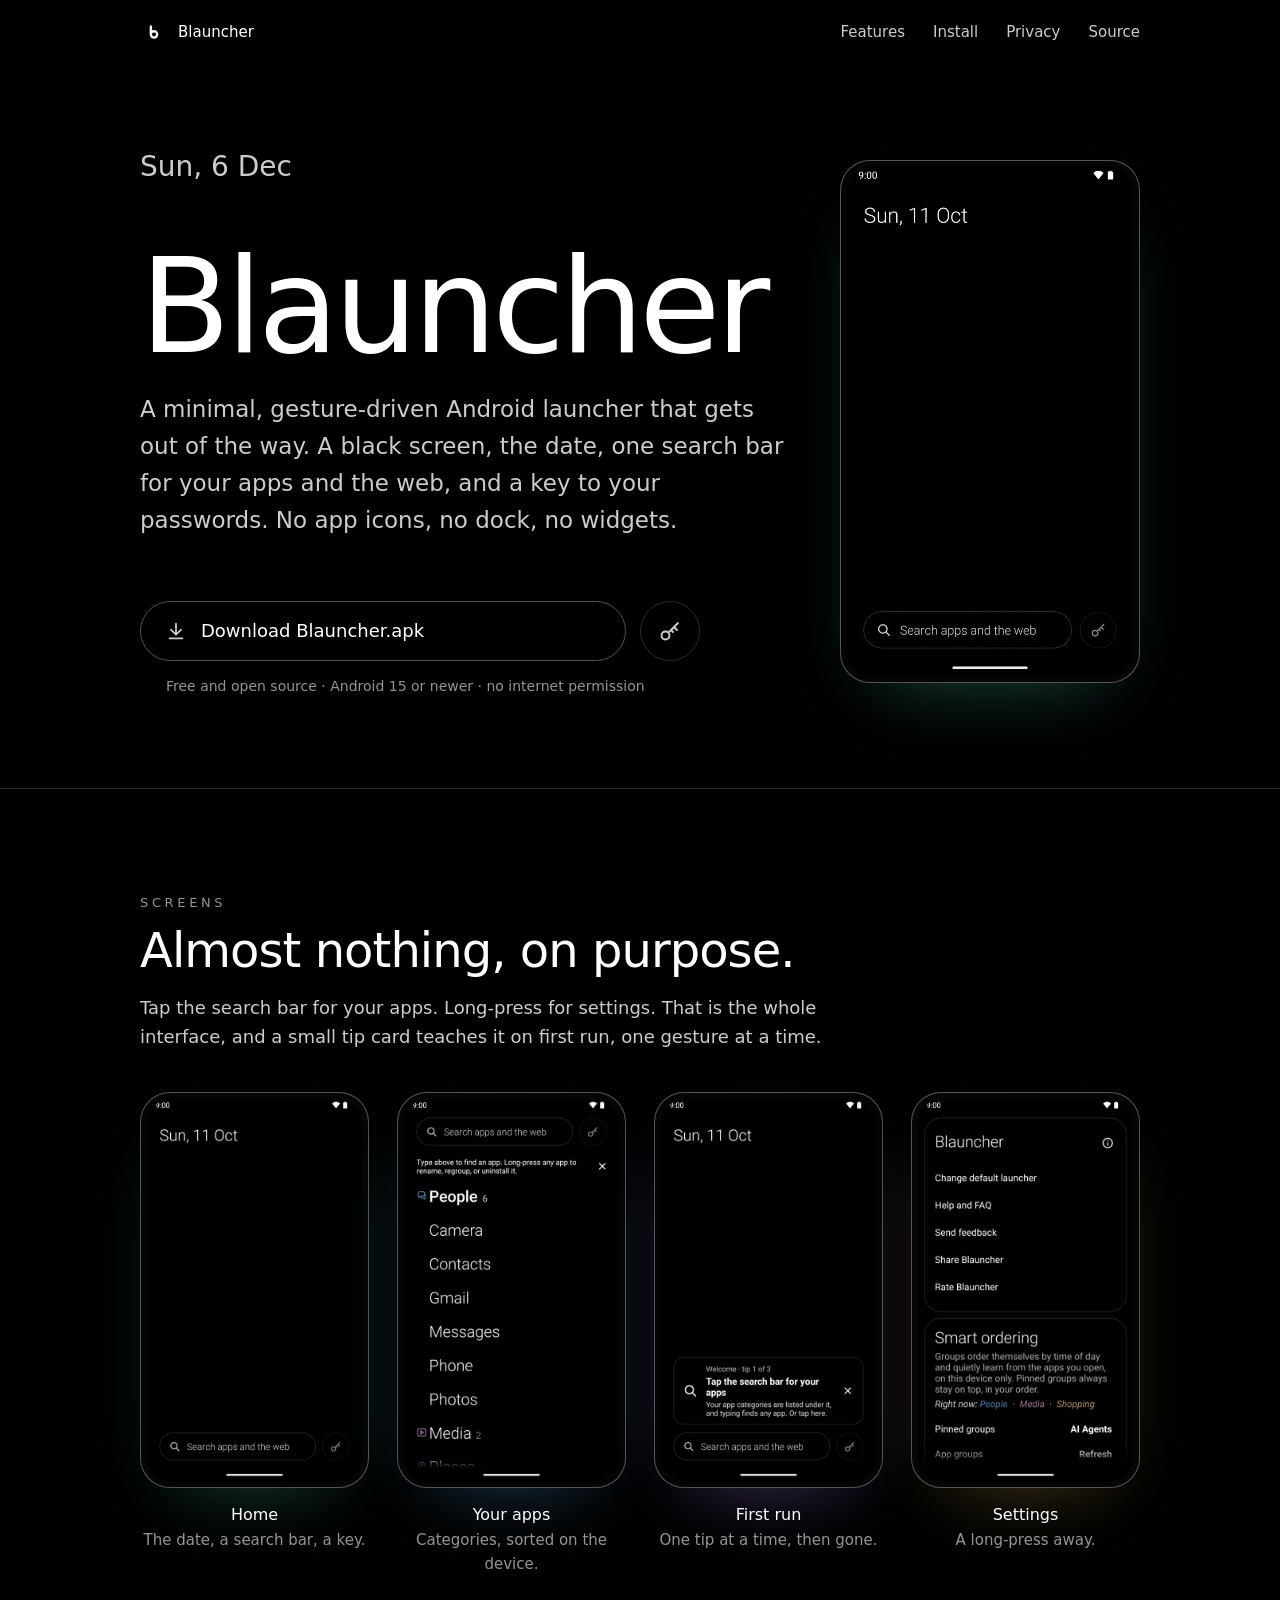
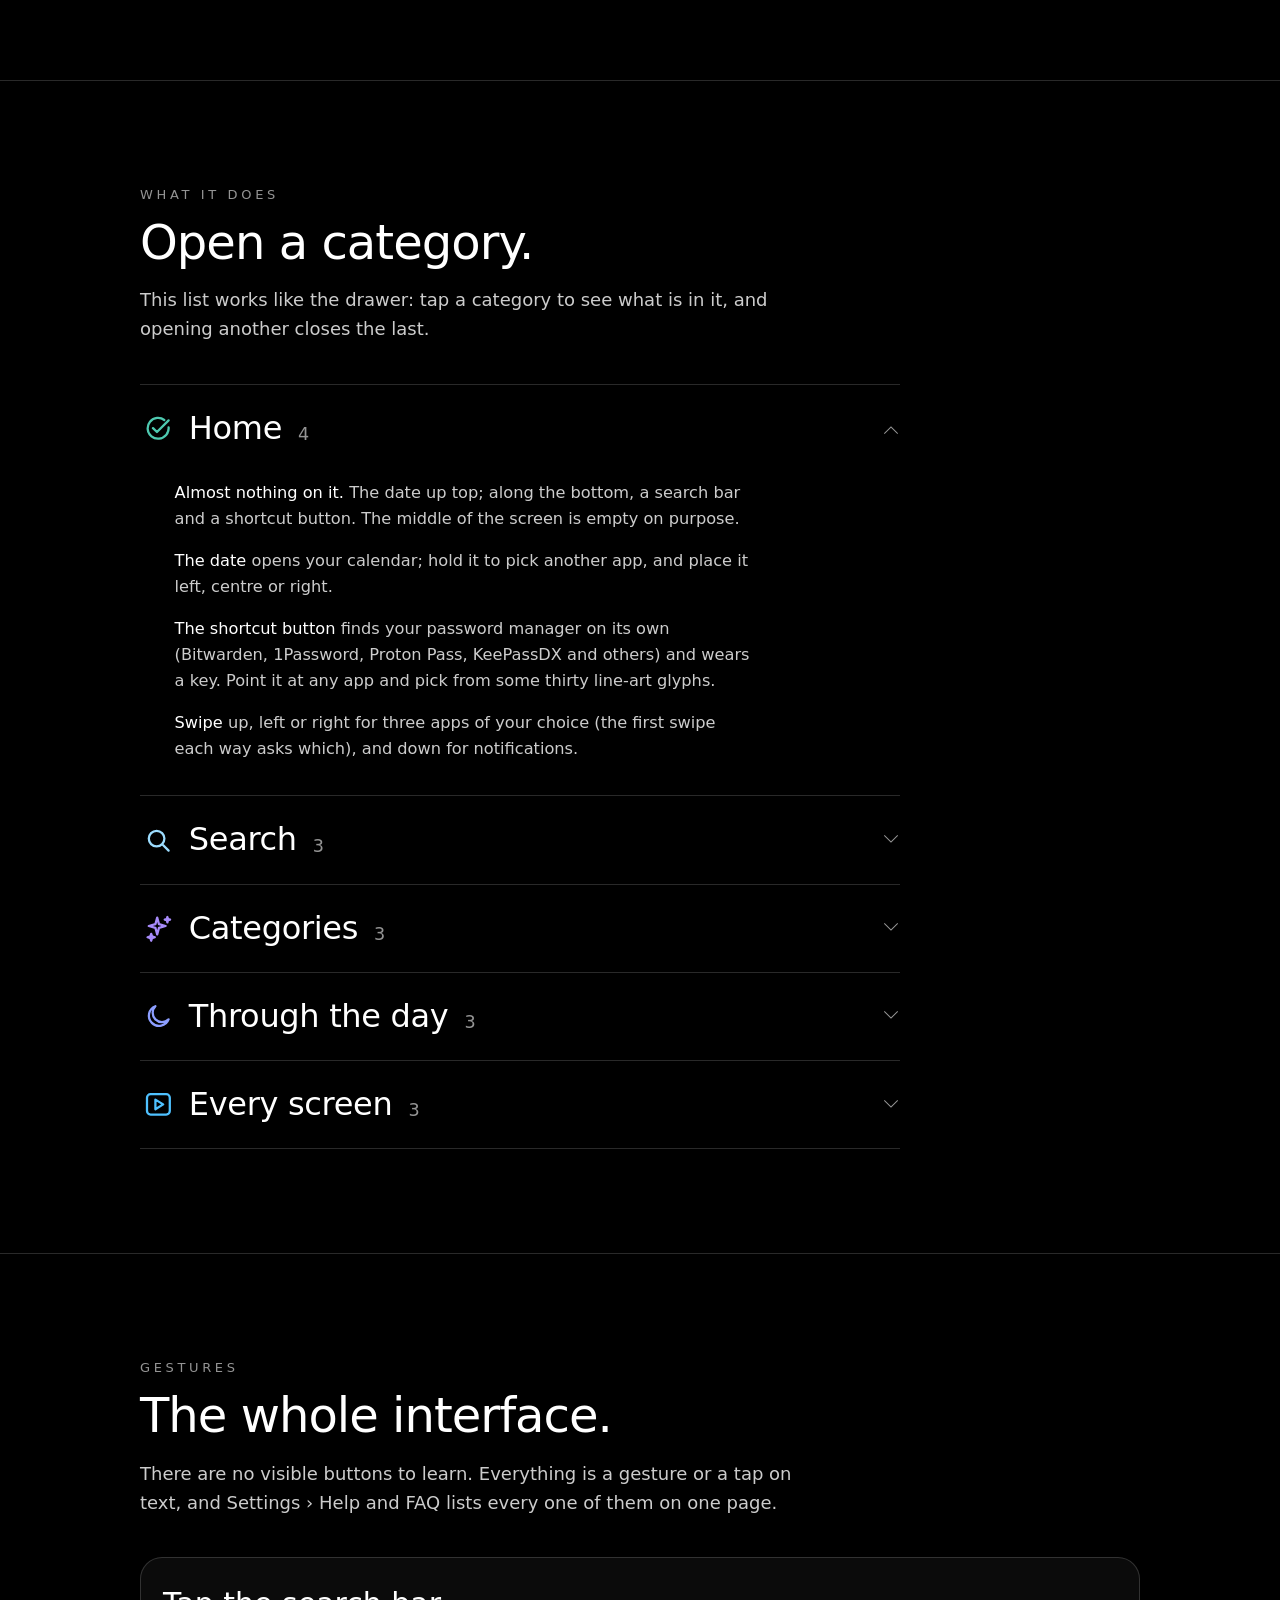
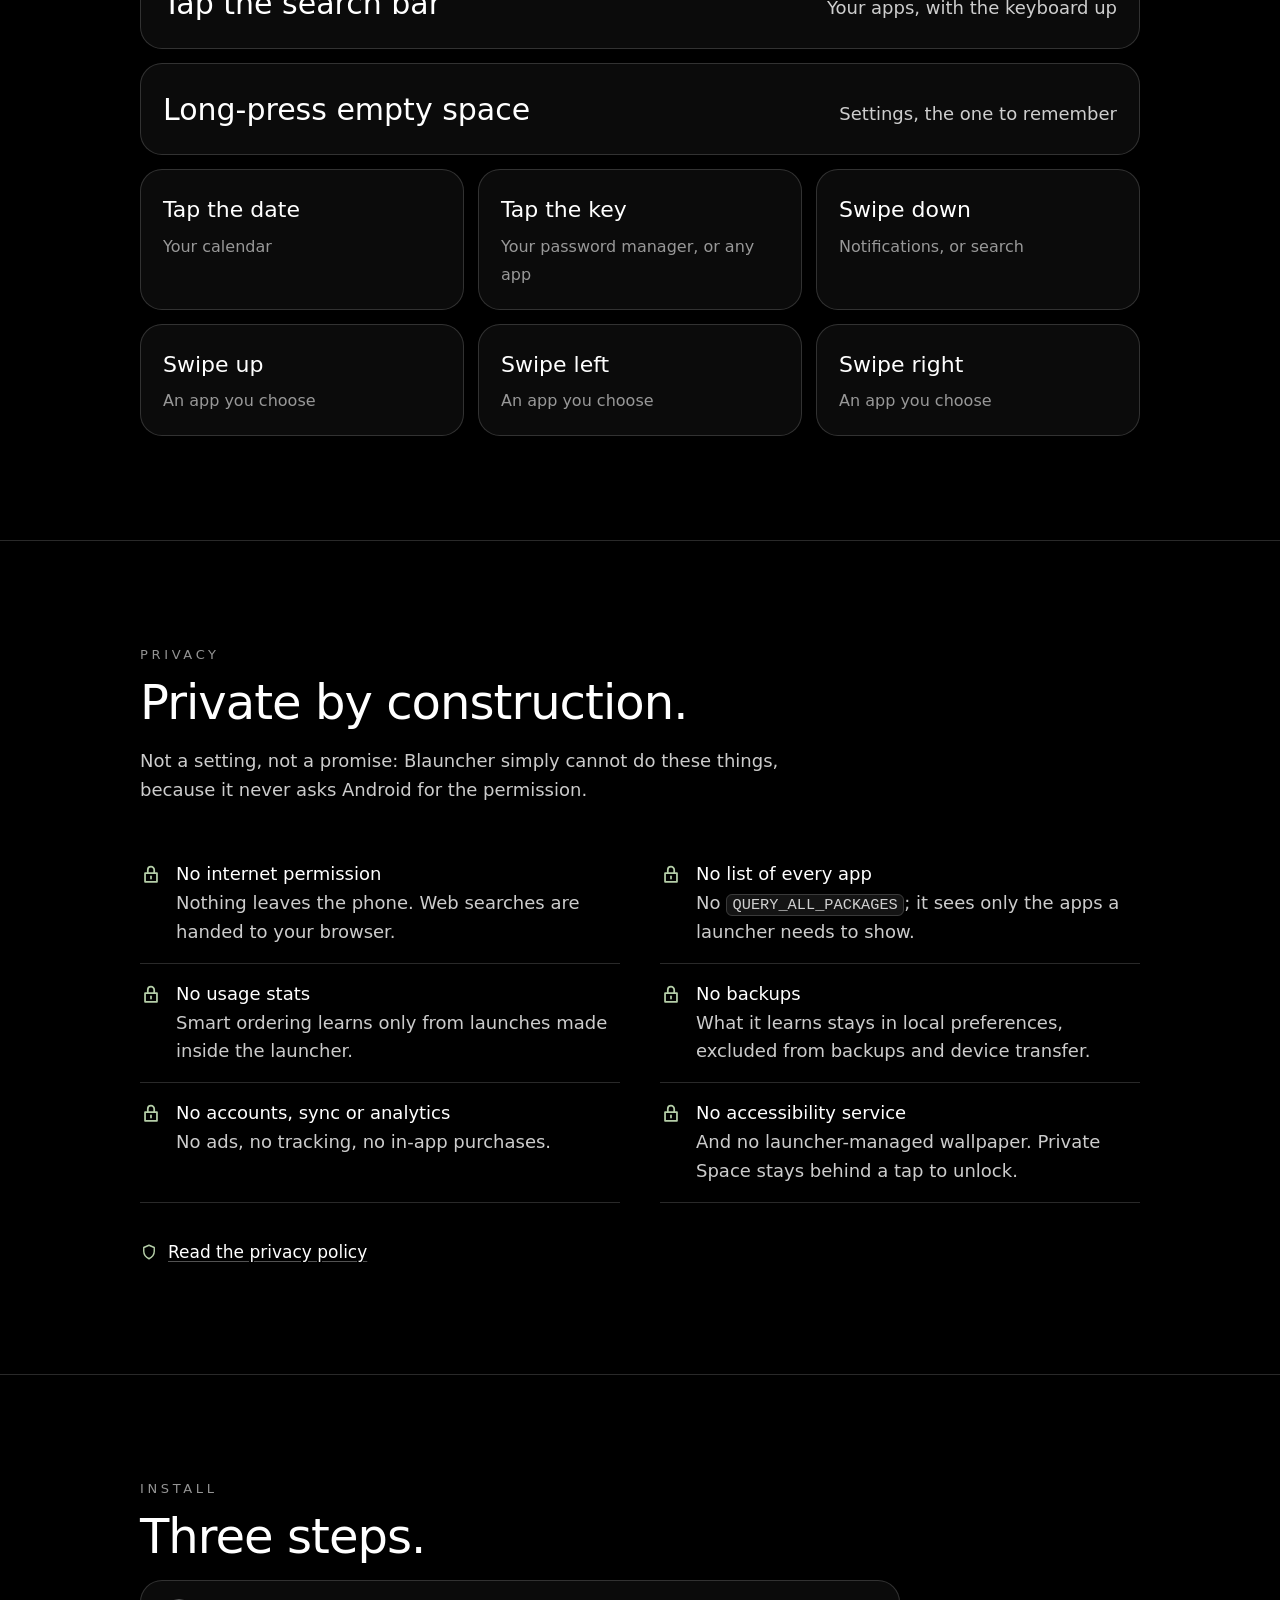
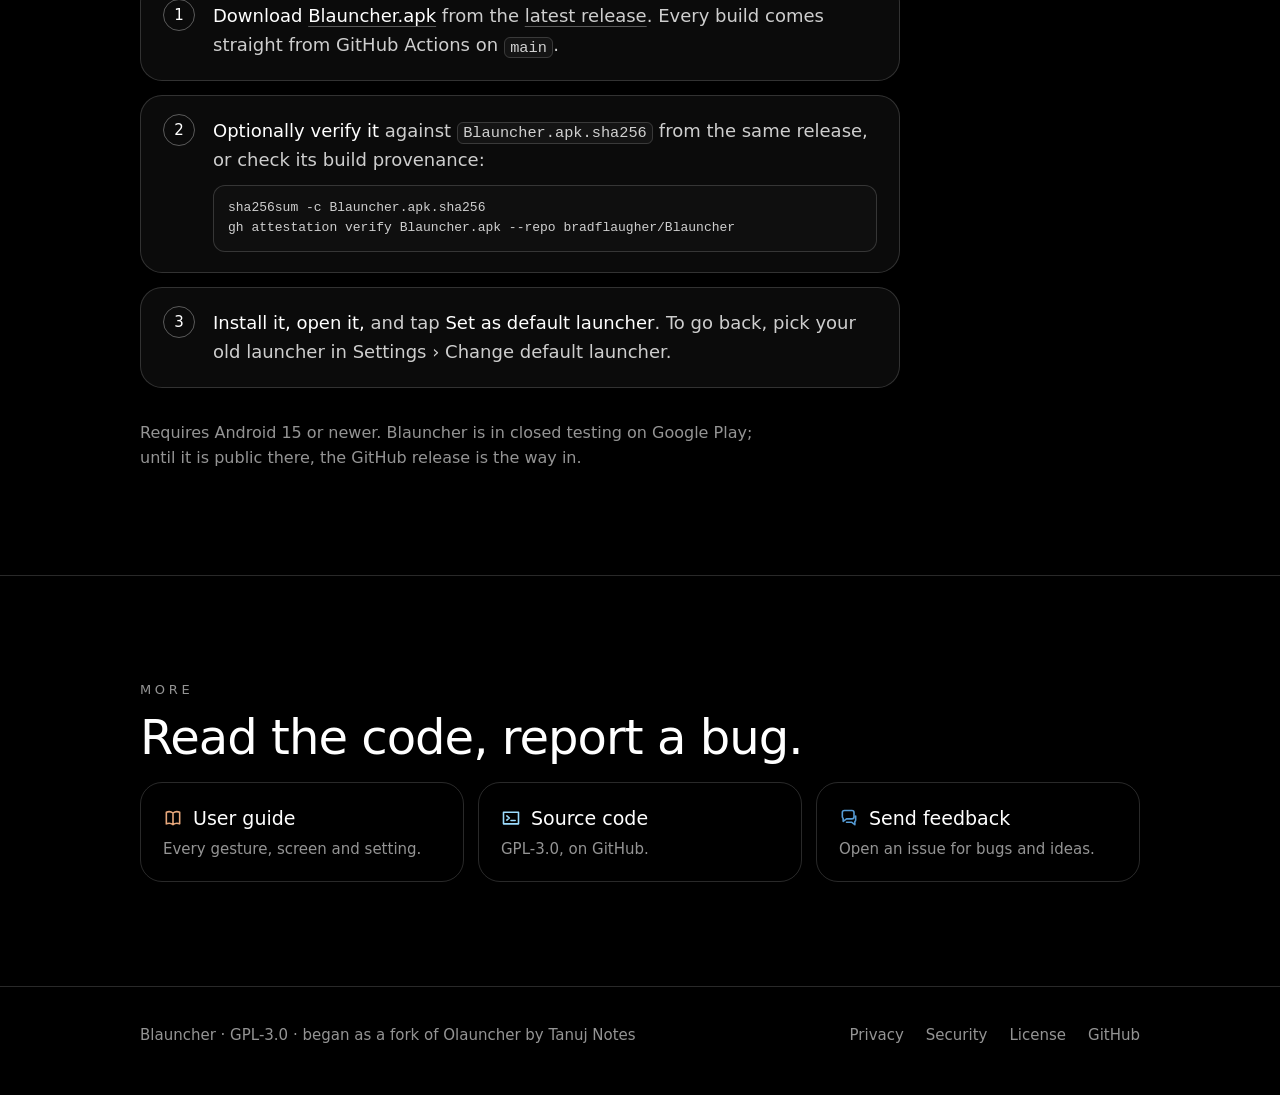
==== site/index.html @ 1184f919 "Publish a Blauncher website and privacy policy on GitHub Pages The privacy policy moves from bradfla" ====
<!DOCTYPE html>
<html lang="en">
<head>
  <meta charset="utf-8">
  <meta name="viewport" content="width=device-width, initial-scale=1, viewport-fit=cover">
  <title>Blauncher — a launcher that gets out of the way</title>
  <meta name="description" content="Blauncher is a minimal, gesture-driven Android launcher: a black screen, the date, one search bar for your apps and the web, and a key to your passwords. No internet permission. Free and open source.">
  <meta name="theme-color" content="#000000">
  <meta name="color-scheme" content="dark">
  <link rel="canonical" href="https://bradflaugher.github.io/Blauncher/">
  <link rel="icon" href="favicon.svg" type="image/svg+xml">
  <link rel="icon" href="img/icon-192.png" type="image/png" sizes="192x192">
  <link rel="apple-touch-icon" href="apple-touch-icon.png">
  <meta property="og:type" content="website">
  <meta property="og:site_name" content="Blauncher">
  <meta property="og:title" content="Blauncher — a launcher that gets out of the way">
  <meta property="og:description" content="A black screen, the date, and almost nothing else. A minimal, private Android launcher.">
  <meta property="og:url" content="https://bradflaugher.github.io/Blauncher/">
  <meta property="og:image" content="https://bradflaugher.github.io/Blauncher/img/og.png">
  <meta property="og:image:width" content="1024">
  <meta property="og:image:height" content="500">
  <meta name="twitter:card" content="summary_large_image">
  <link rel="stylesheet" href="style.css">
</head>
<body>
  <svg width="0" height="0" style="position:absolute" aria-hidden="true">
    <!-- Line-art glyphs from the app's own vector drawables (app/src/main/res/drawable). -->
    <symbol id="i-search" viewBox="0 0 24 24"><path d="M10.5,4 A6.5,6.5 0 1,0 10.5,17 A6.5,6.5 0 1,0 10.5,4 Z M15.2,15.2 L20.5,20.5"/></symbol>
    <symbol id="i-key" viewBox="0 0 24 24"><path d="M7.5,12.5 A4,4 0 1,0 7.5,20.5 A4,4 0 1,0 7.5,12.5 Z M10.3,13.7 L20,4 M16,8 L19,11 M13,11 L15,13"/></symbol>
    <symbol id="i-down" viewBox="0 0 24 24"><path d="M12,4 L12,16 M6.5,10.5 L12,16 L17.5,10.5 M5,20 L19,20"/></symbol>
    <symbol id="i-ai" viewBox="0 0 24 24"><path d="M11,3 L12.5,8.5 L18,10 L12.5,11.5 L11,17 L9.5,11.5 L4,10 L9.5,8.5 Z M19.5,2.5 L20,4.2 L21.7,4.7 L20,5.2 L19.5,7 L19,5.2 L17.3,4.7 L19,4.2 Z M6,16.5 L6.7,18.7 L9,19.4 L6.7,20.1 L6,22.3 L5.3,20.1 L3,19.4 L5.3,18.7 Z"/></symbol>
    <symbol id="i-people" viewBox="0 0 24 24"><path d="M4,5.5 C4,4.1 5.1,3 6.5,3 L15.5,3 C16.9,3 18,4.1 18,5.5 L18,10.5 C18,11.9 16.9,13 15.5,13 L9,13 L5,16 L5,12.5 C4.4,12.1 4,11.4 4,10.5 Z M9,17 L15,17 L19,20 L19,16.5 C19.6,16.1 20,15.4 20,14.5 L20,9.5"/></symbol>
    <symbol id="i-focus" viewBox="0 0 24 24"><path d="M20.5,11.2 C20.9,15.9 17.3,20 12.5,20.5 C7.8,21 3.6,17.5 3.1,12.8 C2.6,8 6.1,3.8 10.9,3.3 C13.1,3.1 15.2,3.7 16.9,5 M7.5,11.8 L10.8,15 L20.5,5.3"/></symbol>
    <symbol id="i-news" viewBox="0 0 24 24"><path d="M4.5,5.5 L19.5,5.5 C20.3,5.5 21,6.2 21,7 L21,17.5 C21,18.3 20.3,19 19.5,19 L4.5,19 C3.7,19 3,18.3 3,17.5 L3,7 C3,6.2 3.7,5.5 4.5,5.5 Z M7,9.5 L12,9.5 M7,12.5 L17,12.5 M7,15.5 L14,15.5 M14.5,8 L17,8 L17,10.5 L14.5,10.5 Z"/></symbol>
    <symbol id="i-media" viewBox="0 0 24 24"><path d="M5.5,3.5 L18.5,3.5 C20.2,3.5 21.5,4.8 21.5,6.5 L21.5,17.5 C21.5,19.2 20.2,20.5 18.5,20.5 L5.5,20.5 C3.8,20.5 2.5,19.2 2.5,17.5 L2.5,6.5 C2.5,4.8 3.8,3.5 5.5,3.5 Z M9.5,8 L16,12 L9.5,16 Z"/></symbol>
    <symbol id="i-sleep" viewBox="0 0 24 24"><path d="M20.5,14.5 A8.5,8.5 0 1,1 9.5,3.5 A6.8,6.8 0 0,0 20.5,14.5 Z"/></symbol>
    <symbol id="i-tools" viewBox="0 0 24 24"><path d="M4,6 L9,6 M15,6 L20,6 M12,3 L12,9 M4,12 L14,12 M20,12 L20.1,12 M17,9 L17,15 M4,18 L7,18 M13,18 L20,18 M10,15 L10,21"/></symbol>
    <symbol id="i-lock" viewBox="0 0 24 24"><path d="M5.5,11 L18.5,11 L18.5,20.5 L5.5,20.5 Z M8.5,11 L8.5,7.5 A3.5,3.5 0 0,1 15.5,7.5 L15.5,11 M12,14.5 L12,17"/></symbol>
    <symbol id="i-shield" viewBox="0 0 24 24"><path d="M12,3 L19,6 L19,11 C19,15.5 16,19 12,21 C8,19 5,15.5 5,11 L5,6 Z"/></symbol>
    <symbol id="i-book" viewBox="0 0 24 24"><path d="M4,5 C6.5,4 9.5,4 12,6 C14.5,4 17.5,4 20,5 L20,19 C17.5,18 14.5,18 12,20 C9.5,18 6.5,18 4,19 Z M12,6 L12,20"/></symbol>
    <symbol id="i-terminal" viewBox="0 0 24 24"><path d="M3,5 L21,5 L21,19 L3,19 Z M7,9.5 L10,12 L7,14.5 M12,15 L17,15"/></symbol>
  </svg>

  <a class="skip" href="#main">Skip to content</a>

  <header class="wrap bar">
    <a class="brand" href="./"><img src="img/icon-192.png" alt="" width="28" height="28">Blauncher</a>
    <nav aria-label="Site">
      <a href="#features" class="hide-sm">Features</a>
      <a href="#install">Install</a>
      <a href="privacy/">Privacy</a>
      <a href="https://github.com/bradflaugher/Blauncher">Source</a>
    </nav>
  </header>

  <main id="main">
    <div class="wrap hero">
      <div class="hero-text">
      <time class="today" id="today" aria-hidden="true"></time>
      <h1>Blauncher</h1>
      <p class="lede">A minimal, gesture-driven Android launcher that gets out of the way. A black screen, the date, one search bar for your apps and the web, and a key to your passwords. No app icons, no dock, no widgets.</p>
      <div class="actions">
        <a class="pill" href="https://github.com/bradflaugher/Blauncher/releases/download/latest/Blauncher.apk">
          <svg class="glyph" aria-hidden="true"><use href="#i-down"/></svg><span>Download Blauncher.apk</span>
        </a>
        <a class="round" href="#private" aria-label="Privacy: what Blauncher never does" title="Private by construction">
          <svg class="glyph" aria-hidden="true"><use href="#i-key"/></svg>
        </a>
      </div>
      <p class="hint">Free and open source &middot; Android 15 or newer &middot; no internet permission</p>
      </div>
      <div class="hero-phone phone" aria-hidden="true"><img src="img/home.webp" width="540" height="960" alt=""></div>
    </div>

    <section id="screens" aria-labelledby="screens-h">
      <div class="wrap">
        <p class="kicker">Screens</p>
        <h2 id="screens-h">Almost nothing, on purpose.</h2>
        <p class="intro">Tap the search bar for your apps. Long-press for settings. That is the whole interface, and a small tip card teaches it on first run, one gesture at a time.</p>
        <ul class="shots">
          <li><figure>
            <div class="phone" style="--glow: rgba(78, 201, 176, 0.4)"><img src="img/home.webp" width="540" height="960" loading="lazy" alt="Home screen: the date at the top, and at the bottom a search bar reading Search apps and the web, beside a round shortcut button wearing a key glyph"></div>
            <figcaption><b>Home</b>The date, a search bar, a key.</figcaption>
          </figure></li>
          <li><figure>
            <div class="phone" style="--glow: rgba(86, 156, 214, 0.45)"><img src="img/drawer.webp" width="540" height="960" loading="lazy" alt="App drawer: the search bar at the top, a one-line tip, then categories, each with its own coloured glyph and a small app count; People is open, its apps listed under it"></div>
            <figcaption><b>Your apps</b>Categories, sorted on the device.</figcaption>
          </figure></li>
          <li><figure>
            <div class="phone" style="--glow: rgba(167, 139, 250, 0.45)"><img src="img/tips.webp" width="540" height="960" loading="lazy" alt="First run: the home screen with a tip card above the search bar reading Welcome, tip 1 of 3, Tap the search bar for your apps"></div>
            <figcaption><b>First run</b>One tip at a time, then gone.</figcaption>
          </figure></li>
          <li><figure>
            <div class="phone" style="--glow: rgba(220, 180, 95, 0.4)"><img src="img/settings.webp" width="540" height="960" loading="lazy" alt="Settings: the Blauncher card with Help and FAQ, Send feedback, Share Blauncher and Rate Blauncher, then Smart ordering"></div>
            <figcaption><b>Settings</b>A long-press away.</figcaption>
          </figure></li>
        </ul>
      </div>
    </section>

    <section id="features" aria-labelledby="features-h">
      <div class="wrap">
        <p class="kicker">What it does</p>
        <h2 id="features-h">Open a category.</h2>
        <p class="intro">This list works like the drawer: tap a category to see what is in it, and opening another closes the last.</p>
        <div class="drawer">
          <details name="drawer" open style="--c: var(--focus)">
            <summary><svg class="glyph" aria-hidden="true"><use href="#i-focus"/></svg>Home <span class="count">4</span></summary>
            <ul>
              <li><b>Almost nothing on it.</b> The date up top; along the bottom, a search bar and a shortcut button. The middle of the screen is empty on purpose.</li>
              <li><b>The date</b> opens your calendar; hold it to pick another app, and place it left, centre or right.</li>
              <li><b>The shortcut button</b> finds your password manager on its own (Bitwarden, 1Password, Proton Pass, KeePassDX and others) and wears a key. Point it at any app and pick from some thirty line-art glyphs.</li>
              <li><b>Swipe</b> up, left or right for three apps of your choice (the first swipe each way asks which), and down for notifications.</li>
            </ul>
          </details>
          <details name="drawer" style="--c: var(--tools)">
            <summary><svg class="glyph" aria-hidden="true"><use href="#i-search"/></svg>Search <span class="count">3</span></summary>
            <ul>
              <li><b>One search for apps and the web.</b> Tap the bar and it rides up to the top of the screen with the keyboard, your app categories below it.</li>
              <li><b>One rule:</b> an app opens only when you tap it, and Enter always searches the web. Type a few letters and the matching apps come up, best match first.</li>
              <li><b>Your engine, your browser.</b> divid3 by default, or DuckDuckGo, Google, Bing, Brave, Kagi, Startpage, Ecosia, Perplexity or ChatGPT, in your default browser; or let the browser pick.</li>
            </ul>
          </details>
          <details name="drawer" style="--c: var(--ai)">
            <summary><svg class="glyph" aria-hidden="true"><use href="#i-ai"/></svg>Categories <span class="count">3</span></summary>
            <ul>
              <li><b>Your apps, as a short list.</b> AI Agents, People, Focus, News, Media, Tools and more, sorted on the device, each with a small coloured glyph and its app count.</li>
              <li><b>Tap one</b> to list its apps; opening another closes it, so the list always fits above the keyboard.</li>
              <li><b>Long-press an app</b> to rename it, uninstall it, or set its categories, several at once if you like.</li>
            </ul>
          </details>
          <details name="drawer" style="--c: var(--sleep)">
            <summary><svg class="glyph" aria-hidden="true"><use href="#i-sleep"/></svg>Through the day <span class="count">3</span></summary>
            <ul>
              <li><b>An order that follows your day.</b> News in the morning, focus during work, media in the evening, sleep and meditation from about 8:30 pm.</li>
              <li><b>It sharpens from the apps you actually open</b>, and inside each group the ones you open most come first. Learning fades after a couple of weeks.</li>
              <li><b>Pin any groups</b> to the top (AI Agents is pinned by default), or reset the learning any time.</li>
            </ul>
          </details>
          <details name="drawer" style="--c: var(--places)">
            <summary><svg class="glyph" aria-hidden="true"><use href="#i-media"/></svg>Every screen <span class="count">3</span></summary>
            <ul>
              <li><b>Phones, tablets, foldables and Chromebooks.</b> Phones stay in portrait; larger screens rotate freely and keep your place.</li>
              <li><b>Keyboard and mouse:</b> the wheel, the up arrow or Enter opens the apps, a letter key starts a search with it, and right-click opens Settings.</li>
              <li><b>TalkBack</b> gets every gesture as an action, and back is predictive everywhere but Home.</li>
            </ul>
          </details>
        </div>
      </div>
    </section>

    <section id="gestures" aria-labelledby="gestures-h">
      <div class="wrap">
        <p class="kicker">Gestures</p>
        <h2 id="gestures-h">The whole interface.</h2>
        <p class="intro">There are no visible buttons to learn. Everything is a gesture or a tap on text, and <b>Settings&nbsp;&rsaquo; Help and FAQ</b> lists every one of them on one page.</p>
        <ul class="gestures">
          <li class="big"><span class="g">Tap the search bar</span><span class="what">Your apps, with the keyboard up</span></li>
          <li class="big"><span class="g">Long-press empty space</span><span class="what">Settings, the one to remember</span></li>
          <li><span class="g">Tap the date</span><span class="what">Your calendar</span></li>
          <li><span class="g">Tap the key</span><span class="what">Your password manager, or any app</span></li>
          <li><span class="g">Swipe down</span><span class="what">Notifications, or search</span></li>
          <li><span class="g">Swipe up</span><span class="what">An app you choose</span></li>
          <li><span class="g">Swipe left</span><span class="what">An app you choose</span></li>
          <li><span class="g">Swipe right</span><span class="what">An app you choose</span></li>
        </ul>
      </div>
    </section>

    <section id="private" aria-labelledby="private-h">
      <div class="wrap">
        <p class="kicker">Privacy</p>
        <h2 id="private-h">Private by construction.</h2>
        <p class="intro">Not a setting, not a promise: Blauncher simply cannot do these things, because it never asks Android for the permission.</p>
        <ul class="nots">
          <li><svg class="glyph" aria-hidden="true"><use href="#i-lock"/></svg><div><b>No internet permission</b>Nothing leaves the phone. Web searches are handed to your browser.</div></li>
          <li><svg class="glyph" aria-hidden="true"><use href="#i-lock"/></svg><div><b>No list of every app</b>No <code>QUERY_ALL_PACKAGES</code>; it sees only the apps a launcher needs to show.</div></li>
          <li><svg class="glyph" aria-hidden="true"><use href="#i-lock"/></svg><div><b>No usage stats</b>Smart ordering learns only from launches made inside the launcher.</div></li>
          <li><svg class="glyph" aria-hidden="true"><use href="#i-lock"/></svg><div><b>No backups</b>What it learns stays in local preferences, excluded from backups and device transfer.</div></li>
          <li><svg class="glyph" aria-hidden="true"><use href="#i-lock"/></svg><div><b>No accounts, sync or analytics</b>No ads, no tracking, no in-app purchases.</div></li>
          <li><svg class="glyph" aria-hidden="true"><use href="#i-lock"/></svg><div><b>No accessibility service</b>And no launcher-managed wallpaper. Private Space stays behind a tap to unlock.</div></li>
        </ul>
        <a class="more" href="privacy/"><svg class="glyph" aria-hidden="true" style="color: var(--money)"><use href="#i-shield"/></svg>Read the privacy policy</a>
      </div>
    </section>

    <section id="install" aria-labelledby="install-h">
      <div class="wrap">
        <p class="kicker">Install</p>
        <h2 id="install-h">Three steps.</h2>
        <ol class="steps">
          <li><div><b>Download <a href="https://github.com/bradflaugher/Blauncher/releases/download/latest/Blauncher.apk">Blauncher.apk</a></b> from the <a href="https://github.com/bradflaugher/Blauncher/releases/tag/latest">latest release</a>. Every build comes straight from GitHub Actions on <code>main</code>.</div></li>
          <li><div><b>Optionally verify it</b> against <code>Blauncher.apk.sha256</code> from the same release, or check its build provenance:
            <div class="verify">sha256sum -c Blauncher.apk.sha256
gh attestation verify Blauncher.apk --repo bradflaugher/Blauncher</div></div></li>
          <li><div><b>Install it, open it,</b> and tap <b>Set as default launcher</b>. To go back, pick your old launcher in Settings&nbsp;&rsaquo; Change default launcher.</div></li>
        </ol>
        <p class="fine">Requires Android 15 or newer. Blauncher is in closed testing on Google Play; until it is public there, the GitHub release is the way in.</p>
      </div>
    </section>

    <section id="more" aria-labelledby="more-h">
      <div class="wrap">
        <p class="kicker">More</p>
        <h2 id="more-h">Read the code, report a bug.</h2>
        <ul class="links">
          <li><a href="https://github.com/bradflaugher/Blauncher/blob/main/GUIDE.md" style="--c: var(--news)"><b><svg class="glyph" aria-hidden="true"><use href="#i-book"/></svg>User guide</b><span>Every gesture, screen and setting.</span></a></li>
          <li><a href="https://github.com/bradflaugher/Blauncher" style="--c: var(--tools)"><b><svg class="glyph" aria-hidden="true"><use href="#i-terminal"/></svg>Source code</b><span>GPL-3.0, on GitHub.</span></a></li>
          <li><a href="https://github.com/bradflaugher/Blauncher/issues/new" style="--c: var(--people)"><b><svg class="glyph" aria-hidden="true"><use href="#i-people"/></svg>Send feedback</b><span>Open an issue for bugs and ideas.</span></a></li>
        </ul>
      </div>
    </section>
  </main>

  <footer>
    <div class="wrap">
      <span>Blauncher &middot; GPL-3.0 &middot; began as a fork of <a href="https://github.com/tanujnotes/Olauncher">Olauncher</a> by Tanuj Notes</span>
      <nav aria-label="Footer">
        <a href="privacy/">Privacy</a>
        <a href="https://github.com/bradflaugher/Blauncher/blob/main/SECURITY.md">Security</a>
        <a href="https://github.com/bradflaugher/Blauncher/blob/main/LICENSE">License</a>
        <a href="https://github.com/bradflaugher/Blauncher">GitHub</a>
      </nav>
    </div>
  </footer>

  <script>
    // Today's date, the way the home screen shows it ("Mon, 12 Oct").
    (function () {
      var d = new Date(), el = document.getElementById("today");
      var day = d.toLocaleDateString("en-GB", { weekday: "short" });
      var month = d.toLocaleDateString("en-GB", { month: "short" });
      el.textContent = day + ", " + d.getDate() + " " + month;
    })();
  </script>
</body>
</html>
---- site/style.css ----
/*
  Blauncher's site looks like the launcher: black, white, light type, and
  the drawer's category colours as the only colour. System fonts only, so the
  page makes no request beyond this site.
*/

:root {
  color-scheme: dark;
  --bg: #000;
  --fg: #fff;
  --soft: rgba(255, 255, 255, 0.8);
  --muted: rgba(255, 255, 255, 0.58);
  --line: rgba(255, 255, 255, 0.16);
  --line-strong: rgba(255, 255, 255, 0.32);
  --card: #0b0b0b;

  /* The drawer's category colours (AppCategory.kt), dark-theme variants. */
  --ai: #a78bfa;
  --people: #569cd6;
  --focus: #4ec9b0;
  --news: #e8a87c;
  --media: #c586c0;
  --money: #b5cea8;
  --shopping: #dcb45f;
  --places: #4fc1ff;
  --sleep: #8c9eff;
  --tools: #9cdcfe;

  --sans: Roboto, "Inter", system-ui, -apple-system, "Segoe UI", "Helvetica Neue", Arial, sans-serif;
  --mono: ui-monospace, "SFMono-Regular", "Roboto Mono", Menlo, Consolas, monospace;
  --wrap: 1080px;
  --gutter: clamp(16px, 5vw, 40px);
}

*,
*::before,
*::after { box-sizing: border-box; }

html { -webkit-text-size-adjust: 100%; scroll-behavior: smooth; }
@media (prefers-reduced-motion: reduce) { html { scroll-behavior: auto; } }

body {
  margin: 0;
  background: var(--bg);
  color: var(--fg);
  font-family: var(--sans);
  font-weight: 300;
  font-size: 18px;
  line-height: 1.6;
  -webkit-font-smoothing: antialiased;
}

a { color: inherit; text-decoration-color: var(--line-strong); text-underline-offset: 0.2em; }
a:hover { text-decoration-color: currentColor; }
:focus-visible { outline: 2px solid var(--places); outline-offset: 3px; border-radius: 6px; }

strong, b { font-weight: 500; }
code { font-family: var(--mono); font-size: 0.85em; background: #141414; border: 1px solid var(--line); border-radius: 6px; padding: 0.05em 0.35em; }

img { max-width: 100%; display: block; }
svg.glyph { width: 1em; height: 1em; flex: none; fill: none; stroke: currentColor; stroke-linecap: round; stroke-linejoin: round; stroke-width: 1.9; }

.skip { position: absolute; left: -9999px; top: 8px; background: var(--fg); color: var(--bg); padding: 8px 14px; border-radius: 999px; z-index: 10; }
.skip:focus { left: 8px; }

.wrap { width: 100%; max-width: var(--wrap); margin: 0 auto; padding: 0 var(--gutter); }

/* Top bar: the status bar, more or less. */
.bar {
  display: flex; align-items: center; justify-content: space-between; gap: 16px;
  padding-top: 18px; padding-bottom: 18px;
  font-size: 15px; font-weight: 400; color: var(--soft);
}
.bar a { text-decoration: none; }
.brand { display: inline-flex; align-items: center; gap: 10px; color: var(--fg); font-weight: 400; }
.brand img { width: 28px; height: 28px; border-radius: 8px; }
.bar nav { display: flex; gap: clamp(14px, 3vw, 28px); }
.bar nav a:hover { color: var(--fg); }

/* Hero: the home screen. */
.hero { padding-top: clamp(32px, 9vh, 96px); padding-bottom: clamp(56px, 10vh, 112px); }
.hero { display: grid; grid-template-columns: minmax(0, 1fr) auto; align-items: center; gap: 48px; }
.hero-phone { width: 300px; --glow: rgba(78, 201, 176, 0.45); box-shadow: 0 40px 120px -30px var(--glow); }
@media (max-width: 900px) { .hero { grid-template-columns: 1fr; } .hero-phone { display: none; } }
.today { display: block; min-height: 1.4em; font-size: clamp(22px, 3vw, 28px); color: var(--soft); margin-bottom: clamp(28px, 6vh, 64px); }
.hero h1 {
  margin: 0;
  font-weight: 200;
  font-size: clamp(56px, 13vw, 132px);
  line-height: 0.95;
  letter-spacing: -0.035em;
}
.hero .lede { margin: 22px 0 0; max-width: 34em; font-size: clamp(19px, 2.4vw, 23px); color: var(--soft); }

.actions { margin-top: clamp(36px, 7vh, 64px); display: flex; align-items: center; gap: 14px; max-width: 560px; }
.pill {
  flex: 1; min-width: 0;
  display: flex; align-items: center; gap: 14px;
  height: 60px; padding: 0 24px;
  border: 1px solid var(--line-strong); border-radius: 999px;
  text-decoration: none; color: var(--fg); font-size: 18px;
  transition: border-color 0.15s, background-color 0.15s;
}
.pill:hover { border-color: var(--fg); background: #0d0d0d; }
.pill .glyph { font-size: 22px; color: var(--soft); }
.pill span { overflow: hidden; text-overflow: ellipsis; white-space: nowrap; }
.round {
  flex: none; display: grid; place-items: center;
  width: 60px; height: 60px; border-radius: 50%;
  border: 1px solid var(--line); color: var(--soft);
  transition: border-color 0.15s, color 0.15s;
}
.round:hover { border-color: var(--fg); color: var(--fg); }
.round .glyph { font-size: 24px; }
.hint { margin: 14px 0 0 26px; font-size: 14px; color: var(--muted); }

/* Section scaffolding. */
section { padding: clamp(56px, 9vw, 104px) 0; border-top: 1px solid var(--line); }
.kicker { margin: 0 0 10px; font-size: 13px; font-weight: 500; letter-spacing: 0.28em; text-transform: uppercase; color: var(--muted); }
h2 { margin: 0 0 18px; font-weight: 300; font-size: clamp(32px, 5vw, 48px); line-height: 1.1; letter-spacing: -0.02em; }
.intro { margin: 0 0 40px; max-width: 38em; color: var(--soft); }

/* Screens: phones in a row; a swipeable strip on narrow screens. */
.shots {
  list-style: none; margin: 0; padding: 0;
  display: grid; grid-template-columns: repeat(4, 1fr); gap: clamp(14px, 2.4vw, 28px);
}
.shots figure { margin: 0; }
.phone {
  border-radius: clamp(18px, 2.6vw, 30px);
  border: 1px solid var(--line-strong);
  padding: 6px; background: #050505;
  box-shadow: 0 30px 80px -40px var(--glow, rgba(79, 193, 255, 0.35));
}
.phone img { width: 100%; height: auto; aspect-ratio: 9 / 16; border-radius: clamp(13px, 2.1vw, 24px); }
.shots figcaption { margin-top: 14px; font-size: 15px; color: var(--muted); text-align: center; }
.shots figcaption b { display: block; color: var(--fg); font-weight: 400; font-size: 16px; }

@media (max-width: 760px) {
  .shots {
    grid-template-columns: none; grid-auto-flow: column; grid-auto-columns: 62%;
    overflow-x: auto; scroll-snap-type: x mandatory; overscroll-behavior-x: contain;
    margin: 0 calc(-1 * var(--gutter)); padding: 0 var(--gutter) 12px;
    scroll-padding: 0 var(--gutter); scrollbar-width: none;
  }
  .shots::-webkit-scrollbar { display: none; }
  .shots li { scroll-snap-align: start; }
}

/* Features: the drawer. Categories with a coloured glyph and a count; open
   one and the others close, as in the app. */
.drawer { max-width: 760px; }
.drawer details { border-bottom: 1px solid var(--line); }
.drawer details:first-of-type { border-top: 1px solid var(--line); }
.drawer summary {
  list-style: none; cursor: pointer;
  display: flex; align-items: center; gap: 16px;
  padding: 18px 4px;
  font-size: clamp(24px, 3.4vw, 32px); font-weight: 500; letter-spacing: -0.01em;
}
.drawer summary::-webkit-details-marker { display: none; }
.drawer summary .glyph { font-size: 0.9em; color: var(--c); }
.drawer summary .count { font-size: 0.55em; font-weight: 400; color: var(--muted); align-self: flex-end; margin-bottom: 0.32em; }
.drawer summary::after {
  content: ""; margin-left: auto; width: 10px; height: 10px;
  border-right: 1.5px solid var(--muted); border-bottom: 1.5px solid var(--muted);
  transform: rotate(45deg) translate(-3px, -3px); transition: transform 0.2s;
}
.drawer details[open] summary::after { transform: rotate(225deg) translate(-3px, -3px); }
.drawer summary:hover .count { color: var(--soft); }
.drawer ul { list-style: none; margin: 0; padding: 0 4px 26px calc(0.9em + 16px + 4px); font-size: 0.9em; }
.drawer li { padding: 8px 0; color: var(--soft); max-width: 36em; }
.drawer li b { color: var(--fg); }

/* Gestures. */
.gestures { list-style: none; margin: 0; padding: 0; display: grid; grid-template-columns: repeat(3, 1fr); gap: 14px; }
.gestures li { border: 1px solid var(--line); border-radius: 22px; padding: 22px 22px 20px; background: var(--card); }
.gestures .g { display: block; font-size: 22px; font-weight: 400; color: var(--fg); margin-bottom: 4px; }
.gestures .what { color: var(--muted); font-size: 16px; }
.gestures li.big { grid-column: span 3; display: flex; flex-wrap: wrap; align-items: baseline; justify-content: space-between; gap: 8px 24px; }
.gestures li.big .g { font-size: clamp(24px, 3.4vw, 30px); margin: 0; }
.gestures li.big .what { font-size: 18px; color: var(--soft); }
@media (max-width: 760px) {
  .gestures { grid-template-columns: 1fr 1fr; }
  .gestures li.big { grid-column: span 2; }
}
@media (max-width: 420px) {
  .gestures { grid-template-columns: 1fr; }
  .gestures li.big { grid-column: auto; }
}

/* Privacy: the list of things Blauncher does not do. */
.nots { list-style: none; margin: 0 0 36px; padding: 0; display: grid; grid-template-columns: repeat(2, 1fr); gap: 0 40px; }
.nots li { display: flex; gap: 14px; padding: 16px 0; border-bottom: 1px solid var(--line); color: var(--soft); }
.nots li .glyph { font-size: 22px; margin-top: 3px; color: var(--money); }
.nots li b { display: block; color: var(--fg); }
@media (max-width: 760px) { .nots { grid-template-columns: 1fr; } }

.more { display: inline-flex; align-items: center; gap: 10px; font-size: 17px; }
.more .glyph { font-size: 18px; }

/* Install. */
.steps { counter-reset: step; list-style: none; margin: 0 0 32px; padding: 0; display: grid; gap: 14px; max-width: 760px; }
.steps li { counter-increment: step; display: flex; gap: 18px; align-items: baseline; padding: 20px 22px; border: 1px solid var(--line); border-radius: 22px; background: var(--card); color: var(--soft); }
.steps li::before { content: counter(step); flex: none; width: 32px; height: 32px; display: grid; place-items: center; border-radius: 50%; border: 1px solid var(--line-strong); font-size: 15px; font-weight: 400; color: var(--fg); transform: translateY(-2px); }
.steps li b { color: var(--fg); }
.steps li, .steps li > div { min-width: 0; }
.verify { margin: 10px 0 0; padding: 12px 14px; border-radius: 12px; background: #0f0f0f; border: 1px solid var(--line); font-family: var(--mono); font-size: 13px; color: var(--soft); overflow-x: auto; white-space: pre; }
.fine { color: var(--muted); font-size: 16px; margin: 0; max-width: 40em; }

.links { list-style: none; margin: 0; padding: 0; display: grid; grid-template-columns: repeat(3, 1fr); gap: 14px; }
.links a { display: block; height: 100%; padding: 20px 22px; border: 1px solid var(--line); border-radius: 22px; text-decoration: none; transition: border-color 0.15s, background-color 0.15s; }
.links a:hover { border-color: var(--line-strong); background: var(--card); }
.links b { display: flex; align-items: center; gap: 10px; font-weight: 400; font-size: 19px; color: var(--fg); }
.links b .glyph { color: var(--c, var(--soft)); font-size: 20px; }
.links span { display: block; margin-top: 4px; color: var(--muted); font-size: 15px; }
@media (max-width: 760px) { .links { grid-template-columns: 1fr; } }

/* Footer. */
footer { border-top: 1px solid var(--line); padding: 36px 0 48px; font-size: 15px; color: var(--muted); }
footer .wrap { display: flex; flex-wrap: wrap; justify-content: space-between; gap: 12px 32px; }
footer nav { display: flex; flex-wrap: wrap; gap: 8px 22px; }
footer a { text-decoration: none; }
footer a:hover { color: var(--fg); }

/* Prose pages: the privacy policy and 404. */
.doc { max-width: 720px; padding-top: clamp(28px, 6vh, 64px); padding-bottom: 72px; }
.doc h1 { margin: 0 0 8px; font-weight: 200; font-size: clamp(44px, 8vw, 72px); line-height: 1; letter-spacing: -0.03em; }
.doc .updated { margin: 0 0 36px; color: var(--muted); font-size: 15px; }
.doc .summary { border: 1px solid var(--line); border-radius: 22px; padding: 22px 24px; background: var(--card); color: var(--soft); margin: 0 0 40px; }
.doc .summary b { color: var(--fg); }
.doc h2 { display: flex; align-items: center; gap: 12px; font-size: clamp(24px, 3.4vw, 28px); font-weight: 400; margin: 44px 0 10px; letter-spacing: -0.01em; }
.doc h2 .glyph { color: var(--c, var(--soft)); font-size: 0.85em; }
.doc p, .doc li { color: var(--soft); }
.doc p { margin: 0 0 14px; }
.doc ul { margin: 0 0 14px; padding-left: 1.2em; }
.doc li { margin-bottom: 8px; }
.doc li::marker { color: var(--muted); }

.lost { min-height: 70vh; display: flex; flex-direction: column; justify-content: center; }
.lost .actions { margin-top: 36px; }

@media (max-width: 520px) {
  body { font-size: 17px; }
  .bar nav a.hide-sm { display: none; }
  .pill { height: 56px; padding: 0 20px; font-size: 17px; }
  .round { width: 56px; height: 56px; }
  .hint { margin-left: 4px; }
  .steps li { gap: 14px; padding: 18px 16px; }
}
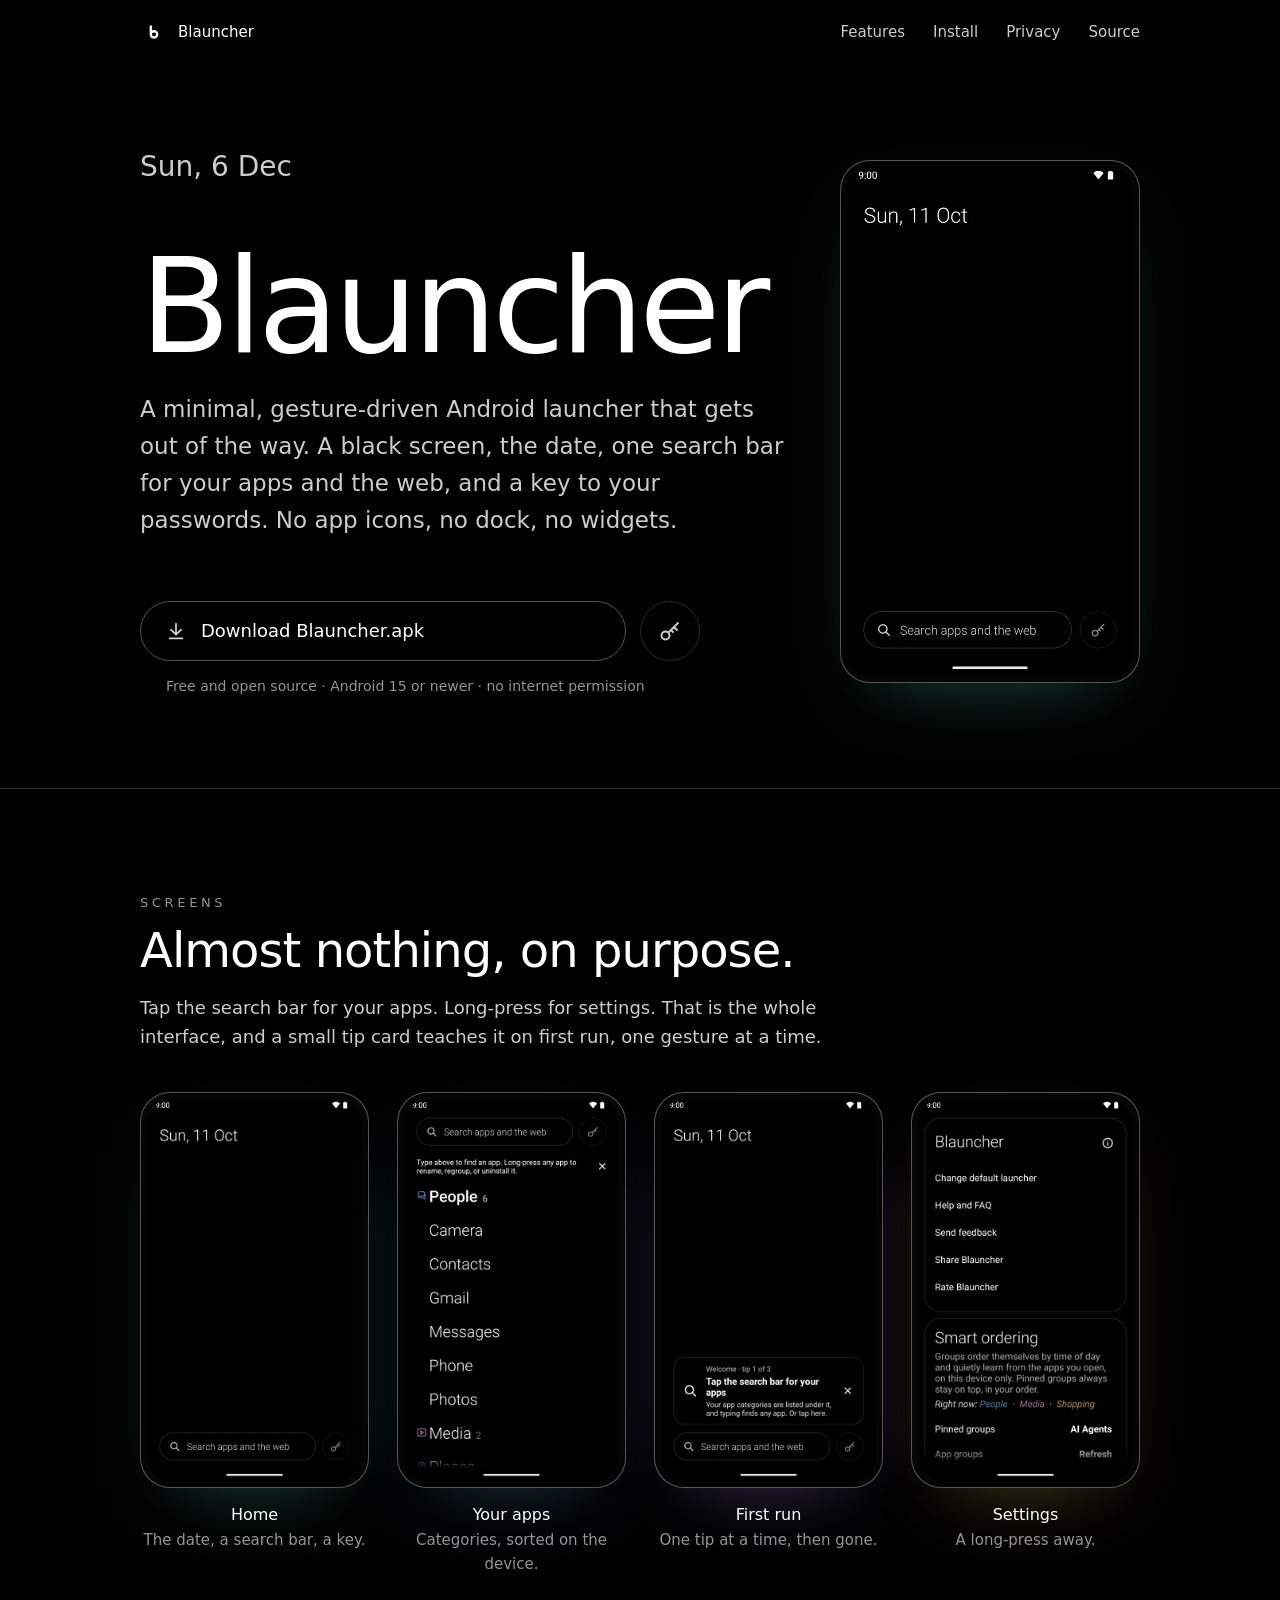
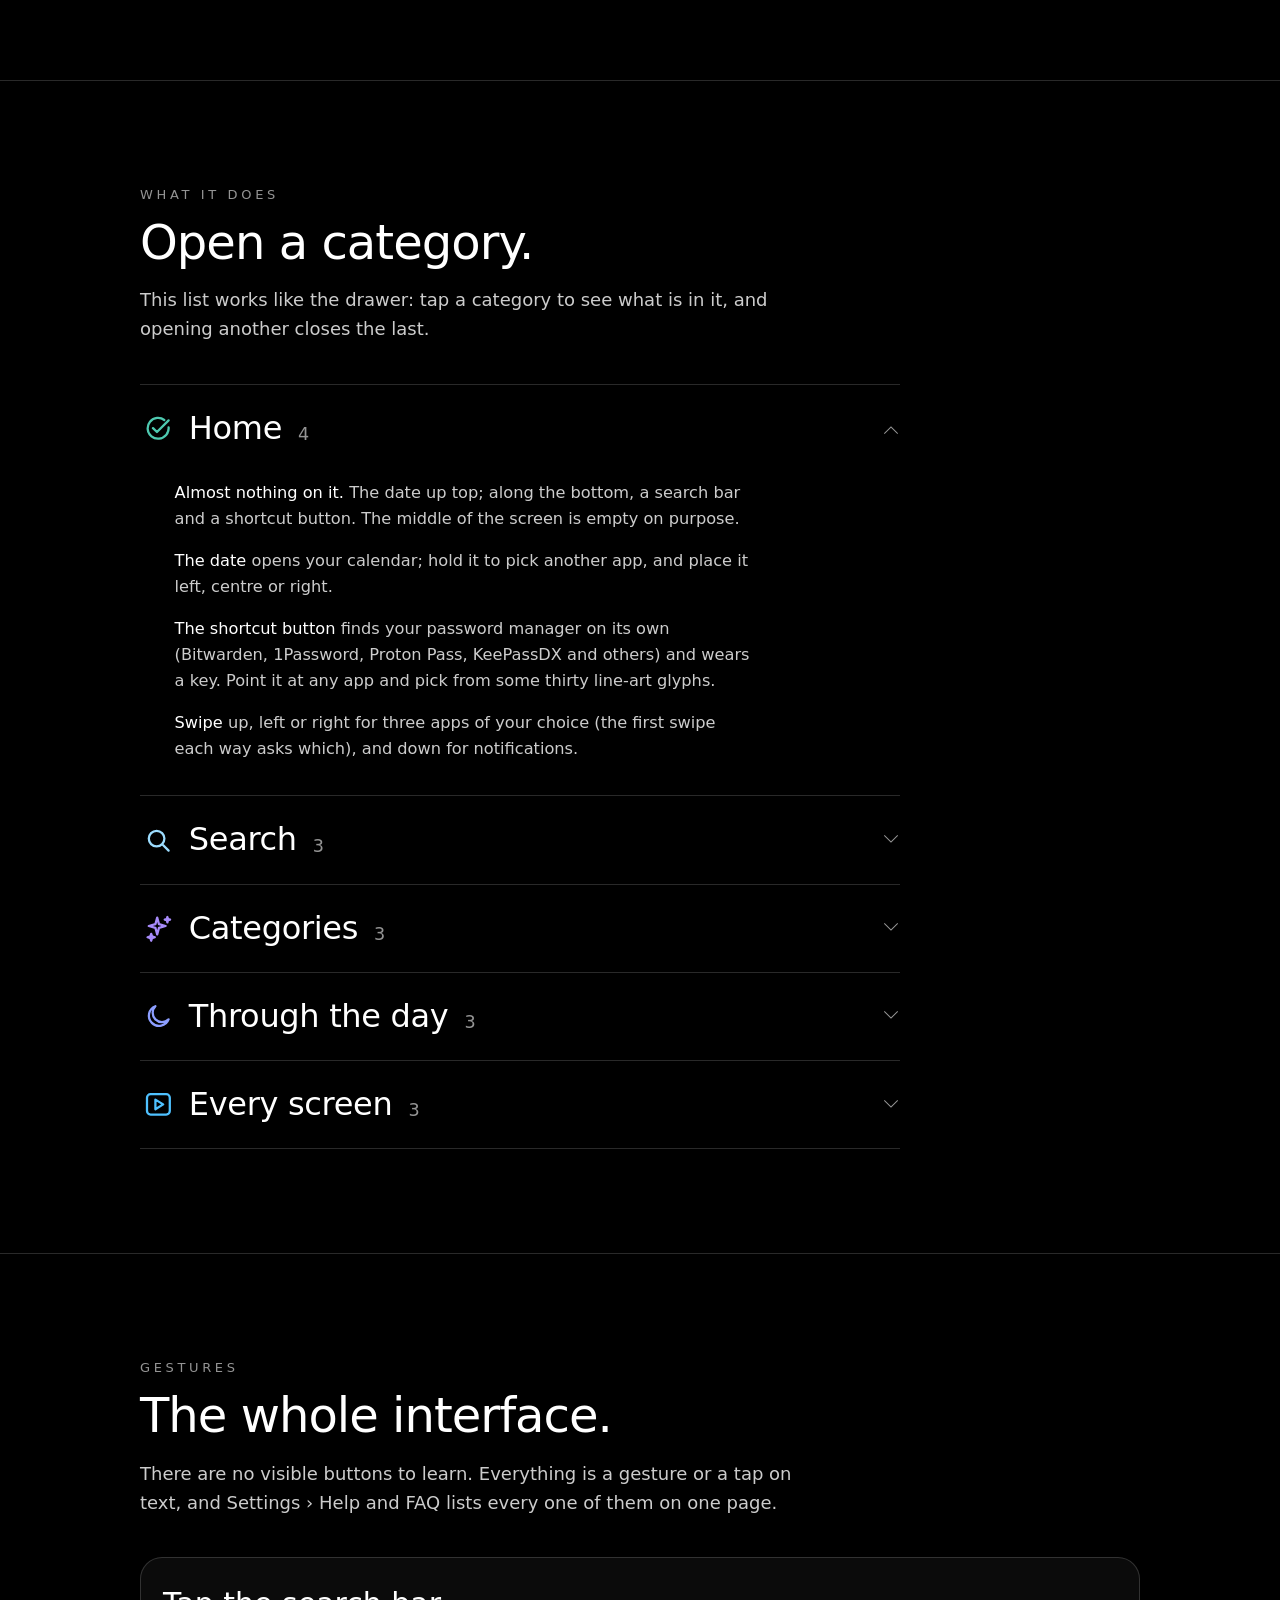
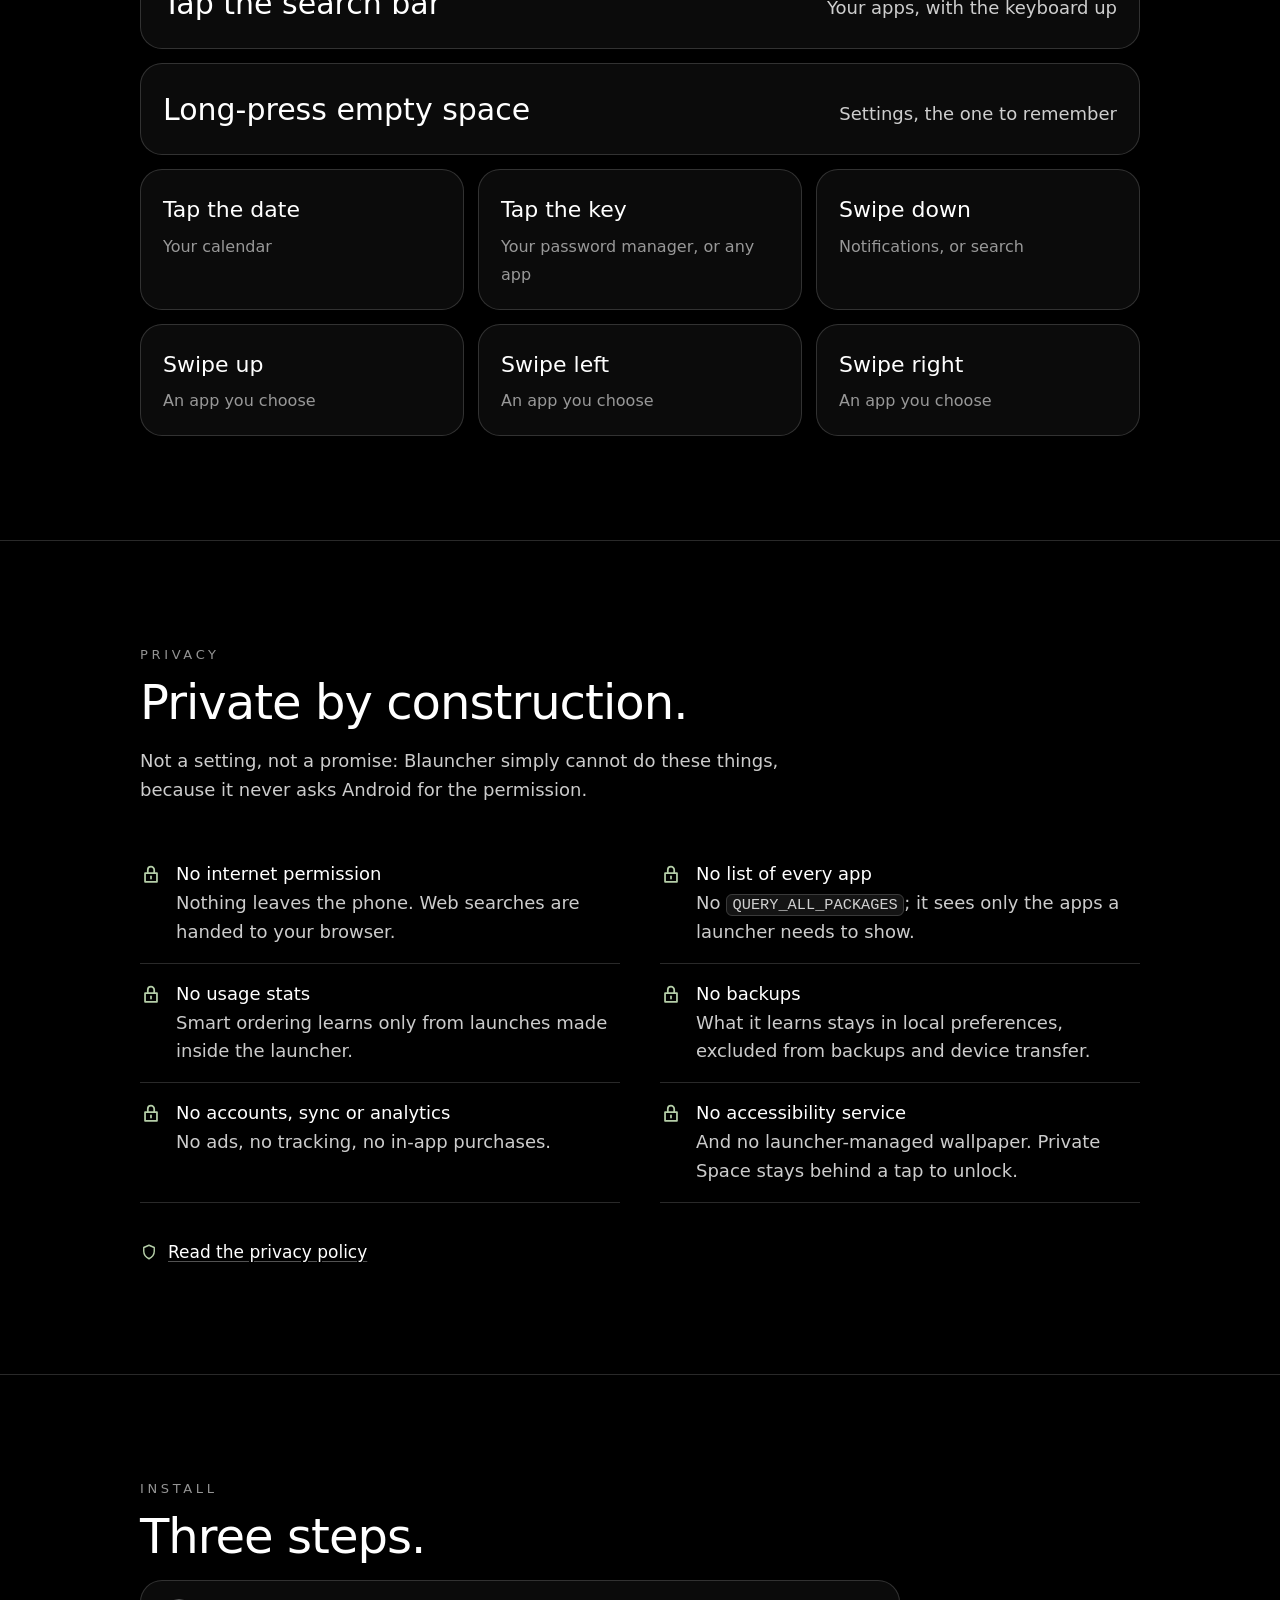
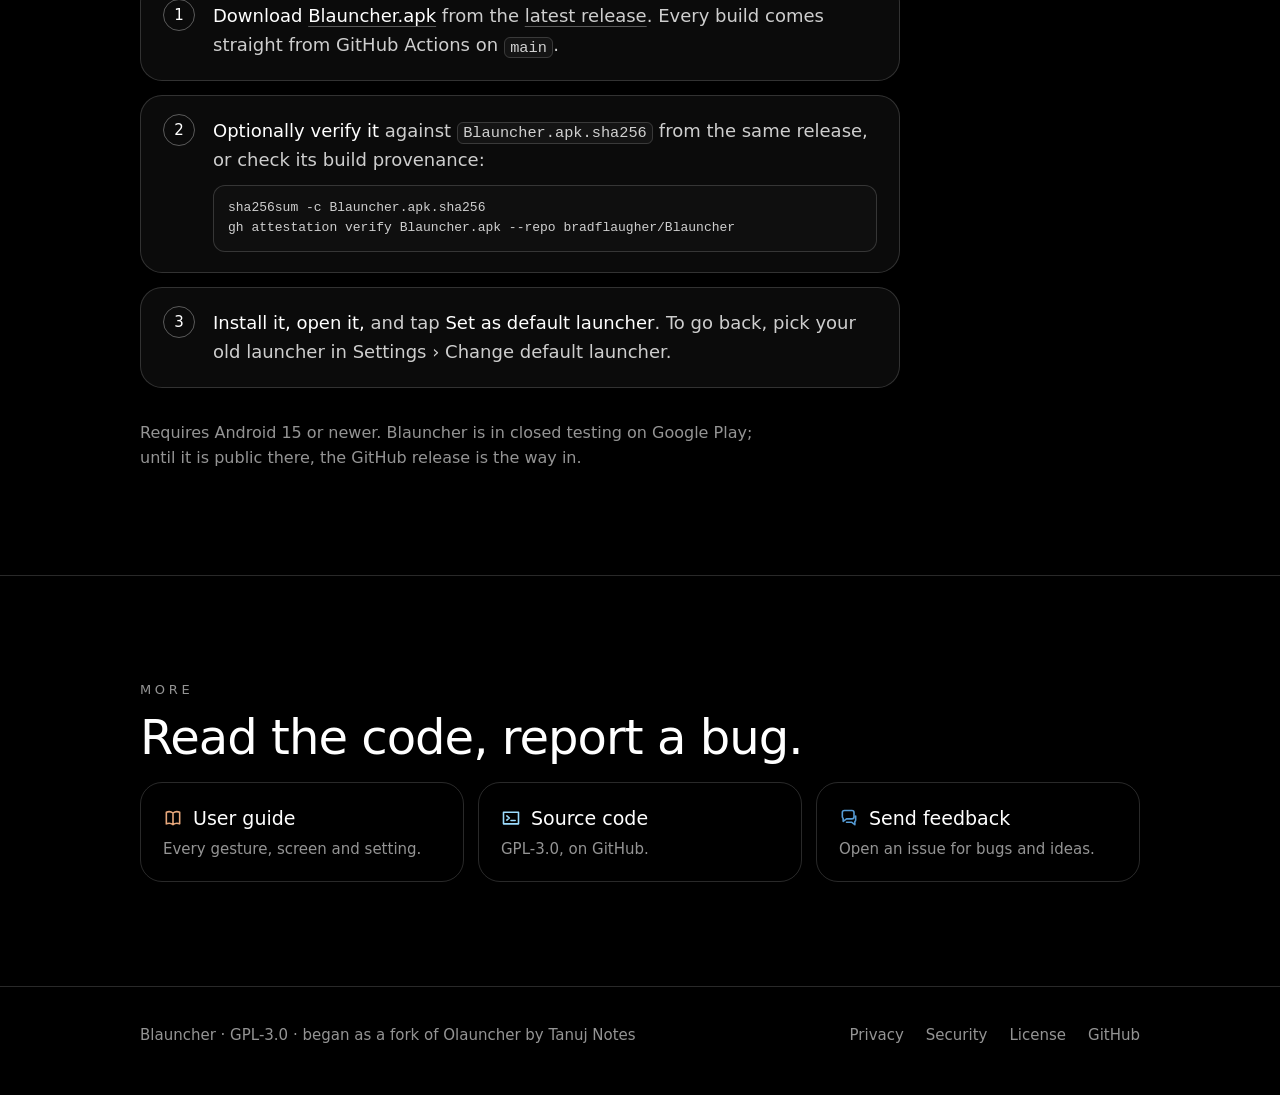
==== commit c46face2: "Lock the site down with a Content-Security-Policy; reject <base> Every page now carries a CSP: same-" ====
--- a/site/index.html
+++ b/site/index.html
@@ -2,6 +2,7 @@
 <html lang="en">
 <head>
   <meta charset="utf-8">
+  <meta http-equiv="Content-Security-Policy" content="default-src 'self'; img-src 'self'; style-src 'self'; connect-src 'none'; object-src 'none'; base-uri 'none'; form-action 'none'; script-src 'sha256-EzwwiWn8jce2OOK0XFFNG4iv+NyFUCOQhQTmfFHis/Q='">
   <meta name="viewport" content="width=device-width, initial-scale=1, viewport-fit=cover">
   <title>Blauncher — a launcher that gets out of the way</title>
   <meta name="description" content="Blauncher is a minimal, gesture-driven Android launcher: a black screen, the date, one search bar for your apps and the web, and a key to your passwords. No internet permission. Free and open source.">
@@ -23,7 +24,7 @@
   <link rel="stylesheet" href="style.css">
 </head>
 <body>
-  <svg width="0" height="0" style="position:absolute" aria-hidden="true">
+  <svg class="sprite" width="0" height="0" aria-hidden="true">
     <!-- Line-art glyphs from the app's own vector drawables (app/src/main/res/drawable). -->
     <symbol id="i-search" viewBox="0 0 24 24"><path d="M10.5,4 A6.5,6.5 0 1,0 10.5,17 A6.5,6.5 0 1,0 10.5,4 Z M15.2,15.2 L20.5,20.5"/></symbol>
     <symbol id="i-key" viewBox="0 0 24 24"><path d="M7.5,12.5 A4,4 0 1,0 7.5,20.5 A4,4 0 1,0 7.5,12.5 Z M10.3,13.7 L20,4 M16,8 L19,11 M13,11 L15,13"/></symbol>
@@ -79,19 +80,19 @@
         <p class="intro">Tap the search bar for your apps. Long-press for settings. That is the whole interface, and a small tip card teaches it on first run, one gesture at a time.</p>
         <ul class="shots">
           <li><figure>
-            <div class="phone" style="--glow: rgba(78, 201, 176, 0.4)"><img src="img/home.webp" width="540" height="960" loading="lazy" alt="Home screen: the date at the top, and at the bottom a search bar reading Search apps and the web, beside a round shortcut button wearing a key glyph"></div>
+            <div class="phone" data-c="focus"><img src="img/home.webp" width="540" height="960" loading="lazy" alt="Home screen: the date at the top, and at the bottom a search bar reading Search apps and the web, beside a round shortcut button wearing a key glyph"></div>
             <figcaption><b>Home</b>The date, a search bar, a key.</figcaption>
           </figure></li>
           <li><figure>
-            <div class="phone" style="--glow: rgba(86, 156, 214, 0.45)"><img src="img/drawer.webp" width="540" height="960" loading="lazy" alt="App drawer: the search bar at the top, a one-line tip, then categories, each with its own coloured glyph and a small app count; People is open, its apps listed under it"></div>
+            <div class="phone" data-c="people"><img src="img/drawer.webp" width="540" height="960" loading="lazy" alt="App drawer: the search bar at the top, a one-line tip, then categories, each with its own coloured glyph and a small app count; People is open, its apps listed under it"></div>
             <figcaption><b>Your apps</b>Categories, sorted on the device.</figcaption>
           </figure></li>
           <li><figure>
-            <div class="phone" style="--glow: rgba(167, 139, 250, 0.45)"><img src="img/tips.webp" width="540" height="960" loading="lazy" alt="First run: the home screen with a tip card above the search bar reading Welcome, tip 1 of 3, Tap the search bar for your apps"></div>
+            <div class="phone" data-c="ai"><img src="img/tips.webp" width="540" height="960" loading="lazy" alt="First run: the home screen with a tip card above the search bar reading Welcome, tip 1 of 3, Tap the search bar for your apps"></div>
             <figcaption><b>First run</b>One tip at a time, then gone.</figcaption>
           </figure></li>
           <li><figure>
-            <div class="phone" style="--glow: rgba(220, 180, 95, 0.4)"><img src="img/settings.webp" width="540" height="960" loading="lazy" alt="Settings: the Blauncher card with Help and FAQ, Send feedback, Share Blauncher and Rate Blauncher, then Smart ordering"></div>
+            <div class="phone" data-c="shopping"><img src="img/settings.webp" width="540" height="960" loading="lazy" alt="Settings: the Blauncher card with Help and FAQ, Send feedback, Share Blauncher and Rate Blauncher, then Smart ordering"></div>
             <figcaption><b>Settings</b>A long-press away.</figcaption>
           </figure></li>
         </ul>
@@ -104,7 +105,7 @@
         <h2 id="features-h">Open a category.</h2>
         <p class="intro">This list works like the drawer: tap a category to see what is in it, and opening another closes the last.</p>
         <div class="drawer">
-          <details name="drawer" open style="--c: var(--focus)">
+          <details name="drawer" open data-c="focus">
             <summary><svg class="glyph" aria-hidden="true"><use href="#i-focus"/></svg>Home <span class="count">4</span></summary>
             <ul>
               <li><b>Almost nothing on it.</b> The date up top; along the bottom, a search bar and a shortcut button. The middle of the screen is empty on purpose.</li>
@@ -113,7 +114,7 @@
               <li><b>Swipe</b> up, left or right for three apps of your choice (the first swipe each way asks which), and down for notifications.</li>
             </ul>
           </details>
-          <details name="drawer" style="--c: var(--tools)">
+          <details name="drawer" data-c="tools">
             <summary><svg class="glyph" aria-hidden="true"><use href="#i-search"/></svg>Search <span class="count">3</span></summary>
             <ul>
               <li><b>One search for apps and the web.</b> Tap the bar and it rides up to the top of the screen with the keyboard, your app categories below it.</li>
@@ -121,7 +122,7 @@
               <li><b>Your engine, your browser.</b> divid3 by default, or DuckDuckGo, Google, Bing, Brave, Kagi, Startpage, Ecosia, Perplexity or ChatGPT, in your default browser; or let the browser pick.</li>
             </ul>
           </details>
-          <details name="drawer" style="--c: var(--ai)">
+          <details name="drawer" data-c="ai">
             <summary><svg class="glyph" aria-hidden="true"><use href="#i-ai"/></svg>Categories <span class="count">3</span></summary>
             <ul>
               <li><b>Your apps, as a short list.</b> AI Agents, People, Focus, News, Media, Tools and more, sorted on the device, each with a small coloured glyph and its app count.</li>
@@ -129,7 +130,7 @@
               <li><b>Long-press an app</b> to rename it, uninstall it, or set its categories, several at once if you like.</li>
             </ul>
           </details>
-          <details name="drawer" style="--c: var(--sleep)">
+          <details name="drawer" data-c="sleep">
             <summary><svg class="glyph" aria-hidden="true"><use href="#i-sleep"/></svg>Through the day <span class="count">3</span></summary>
             <ul>
               <li><b>An order that follows your day.</b> News in the morning, focus during work, media in the evening, sleep and meditation from about 8:30 pm.</li>
@@ -137,7 +138,7 @@
               <li><b>Pin any groups</b> to the top (AI Agents is pinned by default), or reset the learning any time.</li>
             </ul>
           </details>
-          <details name="drawer" style="--c: var(--places)">
+          <details name="drawer" data-c="places">
             <summary><svg class="glyph" aria-hidden="true"><use href="#i-media"/></svg>Every screen <span class="count">3</span></summary>
             <ul>
               <li><b>Phones, tablets, foldables and Chromebooks.</b> Phones stay in portrait; larger screens rotate freely and keep your place.</li>
@@ -180,7 +181,7 @@
           <li><svg class="glyph" aria-hidden="true"><use href="#i-lock"/></svg><div><b>No accounts, sync or analytics</b>No ads, no tracking, no in-app purchases.</div></li>
           <li><svg class="glyph" aria-hidden="true"><use href="#i-lock"/></svg><div><b>No accessibility service</b>And no launcher-managed wallpaper. Private Space stays behind a tap to unlock.</div></li>
         </ul>
-        <a class="more" href="privacy/"><svg class="glyph" aria-hidden="true" style="color: var(--money)"><use href="#i-shield"/></svg>Read the privacy policy</a>
+        <a class="more" href="privacy/"><svg class="glyph" aria-hidden="true" data-c="money"><use href="#i-shield"/></svg>Read the privacy policy</a>
       </div>
     </section>
 
@@ -204,9 +205,9 @@
         <p class="kicker">More</p>
         <h2 id="more-h">Read the code, report a bug.</h2>
         <ul class="links">
-          <li><a href="https://github.com/bradflaugher/Blauncher/blob/main/GUIDE.md" style="--c: var(--news)"><b><svg class="glyph" aria-hidden="true"><use href="#i-book"/></svg>User guide</b><span>Every gesture, screen and setting.</span></a></li>
-          <li><a href="https://github.com/bradflaugher/Blauncher" style="--c: var(--tools)"><b><svg class="glyph" aria-hidden="true"><use href="#i-terminal"/></svg>Source code</b><span>GPL-3.0, on GitHub.</span></a></li>
-          <li><a href="https://github.com/bradflaugher/Blauncher/issues/new" style="--c: var(--people)"><b><svg class="glyph" aria-hidden="true"><use href="#i-people"/></svg>Send feedback</b><span>Open an issue for bugs and ideas.</span></a></li>
+          <li><a href="https://github.com/bradflaugher/Blauncher/blob/main/GUIDE.md" data-c="news"><b><svg class="glyph" aria-hidden="true"><use href="#i-book"/></svg>User guide</b><span>Every gesture, screen and setting.</span></a></li>
+          <li><a href="https://github.com/bradflaugher/Blauncher" data-c="tools"><b><svg class="glyph" aria-hidden="true"><use href="#i-terminal"/></svg>Source code</b><span>GPL-3.0, on GitHub.</span></a></li>
+          <li><a href="https://github.com/bradflaugher/Blauncher/issues/new" data-c="people"><b><svg class="glyph" aria-hidden="true"><use href="#i-people"/></svg>Send feedback</b><span>Open an issue for bugs and ideas.</span></a></li>
         </ul>
       </div>
     </section>
--- a/site/style.css
+++ b/site/style.css
@@ -32,6 +32,19 @@
   --gutter: clamp(16px, 5vw, 40px);
 }
 
+/* data-c="<category>" gives an element that category's colour as --c (no
+   inline styles, so the Content-Security-Policy can forbid them). */
+[data-c="ai"] { --c: var(--ai); }
+[data-c="people"] { --c: var(--people); }
+[data-c="focus"] { --c: var(--focus); }
+[data-c="news"] { --c: var(--news); }
+[data-c="media"] { --c: var(--media); }
+[data-c="money"] { --c: var(--money); }
+[data-c="shopping"] { --c: var(--shopping); }
+[data-c="places"] { --c: var(--places); }
+[data-c="sleep"] { --c: var(--sleep); }
+[data-c="tools"] { --c: var(--tools); }
+
 *,
 *::before,
 *::after { box-sizing: border-box; }
@@ -60,6 +73,7 @@
 img { max-width: 100%; display: block; }
 svg.glyph { width: 1em; height: 1em; flex: none; fill: none; stroke: currentColor; stroke-linecap: round; stroke-linejoin: round; stroke-width: 1.9; }
 
+.sprite { position: absolute; }
 .skip { position: absolute; left: -9999px; top: 8px; background: var(--fg); color: var(--bg); padding: 8px 14px; border-radius: 999px; z-index: 10; }
 .skip:focus { left: 8px; }
 
@@ -130,7 +144,7 @@
   border-radius: clamp(18px, 2.6vw, 30px);
   border: 1px solid var(--line-strong);
   padding: 6px; background: #050505;
-  box-shadow: 0 30px 80px -40px var(--glow, rgba(79, 193, 255, 0.35));
+  box-shadow: 0 30px 80px -40px var(--glow, color-mix(in srgb, var(--c, var(--places)) 42%, transparent));
 }
 .phone img { width: 100%; height: auto; aspect-ratio: 9 / 16; border-radius: clamp(13px, 2.1vw, 24px); }
 .shots figcaption { margin-top: 14px; font-size: 15px; color: var(--muted); text-align: center; }
@@ -197,7 +211,7 @@
 @media (max-width: 760px) { .nots { grid-template-columns: 1fr; } }
 
 .more { display: inline-flex; align-items: center; gap: 10px; font-size: 17px; }
-.more .glyph { font-size: 18px; }
+.more .glyph { font-size: 18px; color: var(--c, currentColor); }
 
 /* Install. */
 .steps { counter-reset: step; list-style: none; margin: 0 0 32px; padding: 0; display: grid; gap: 14px; max-width: 760px; }
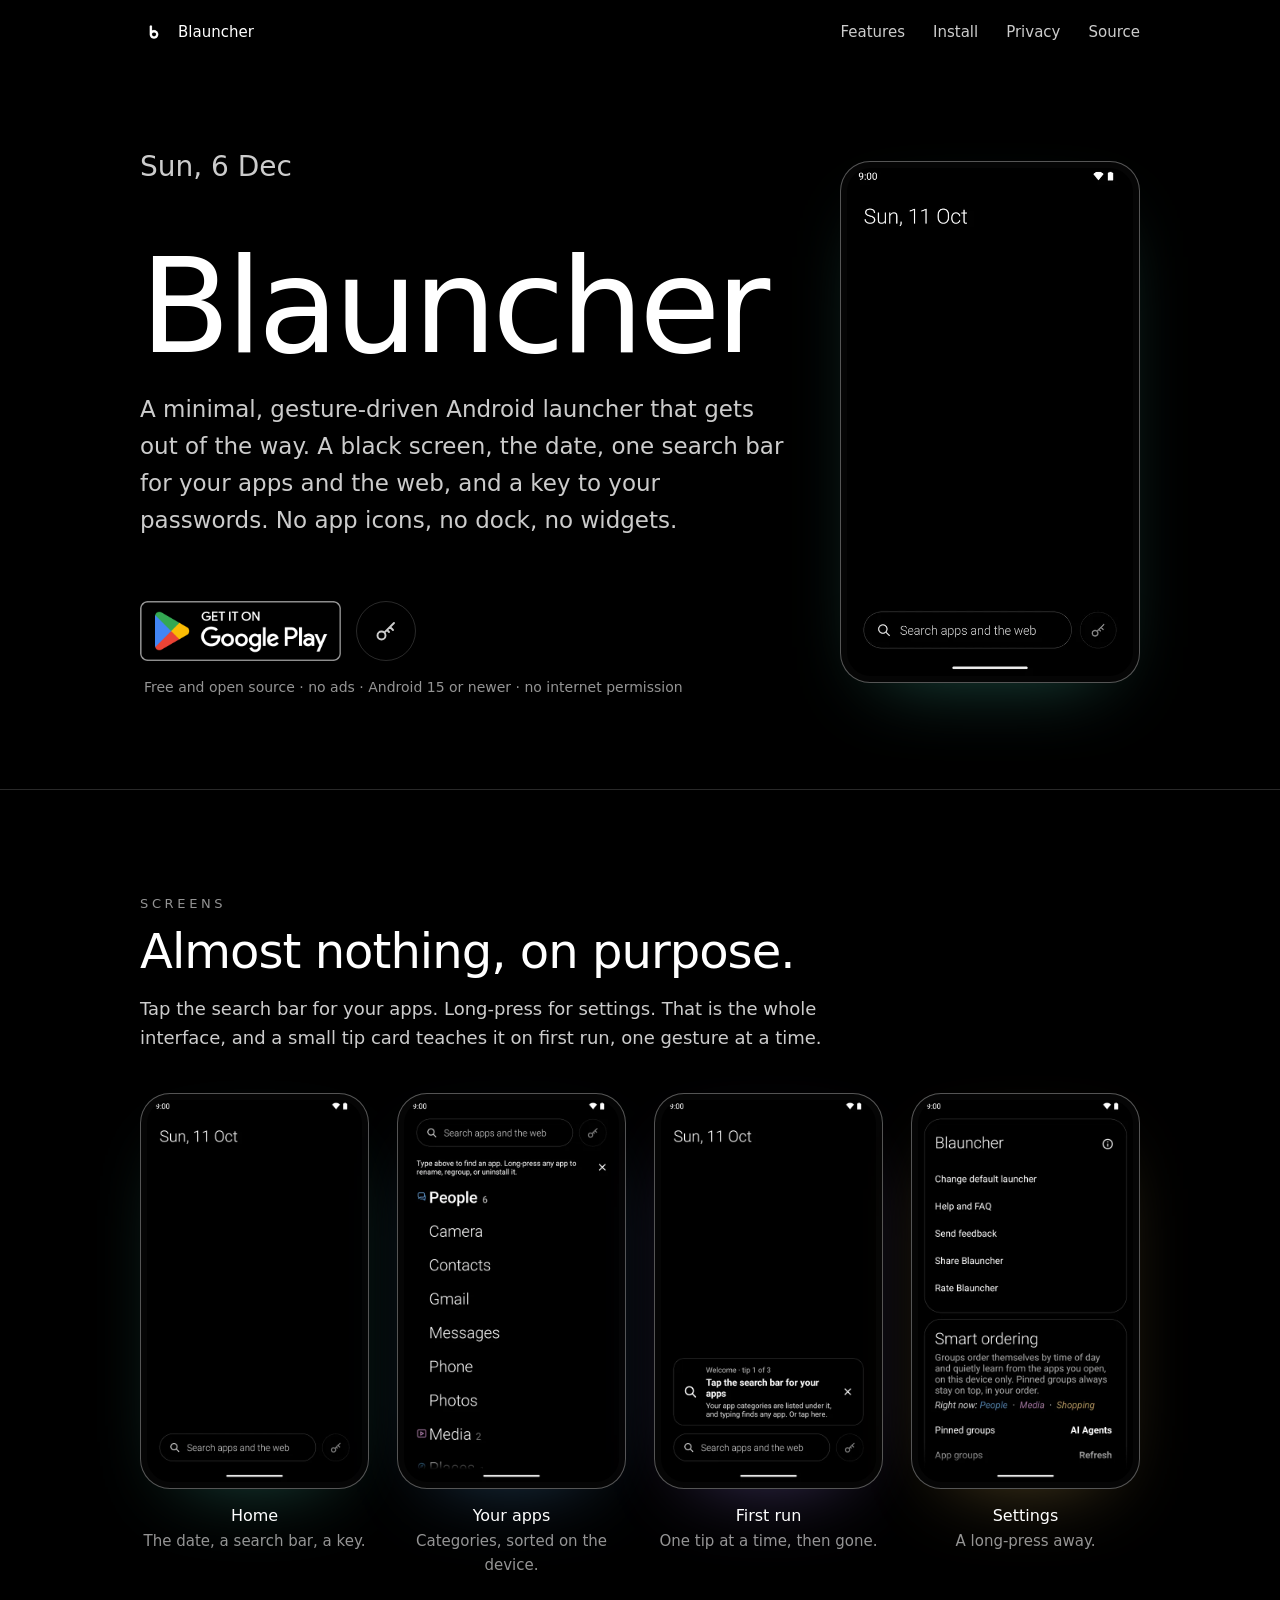
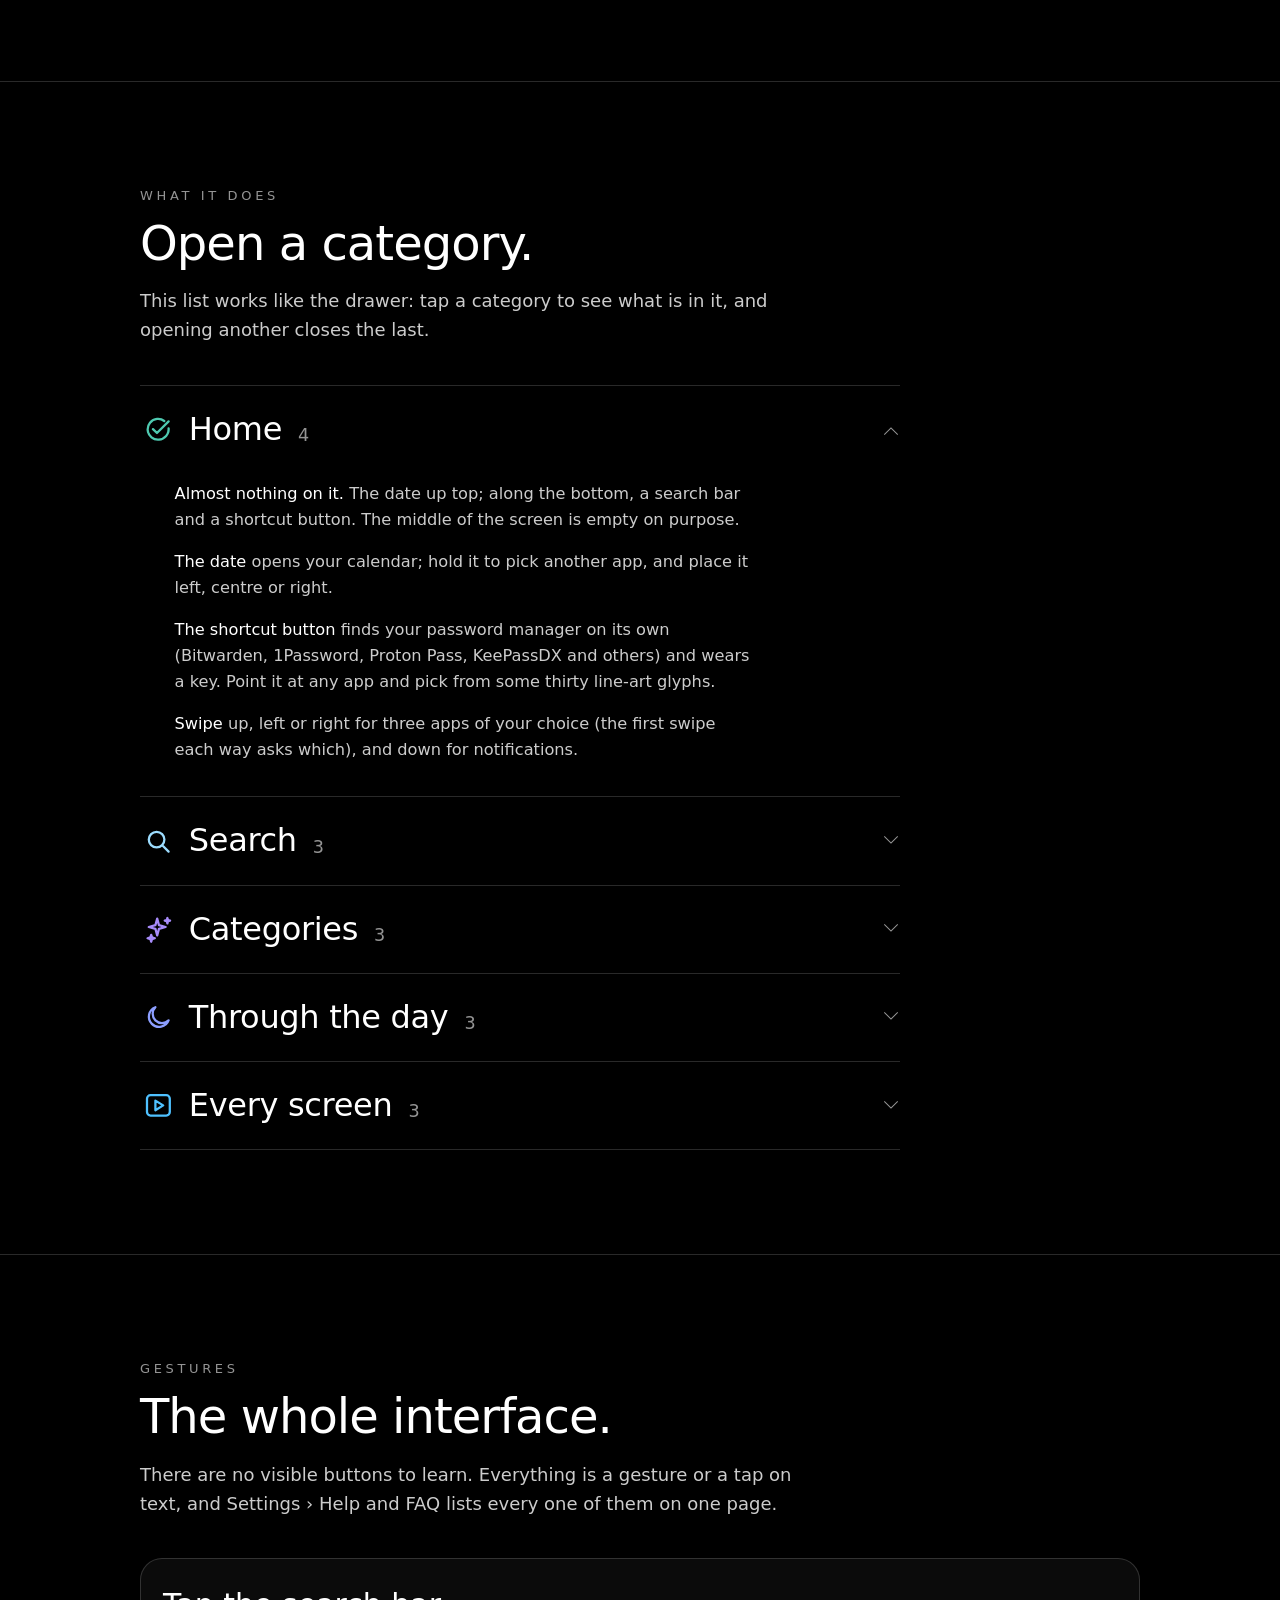
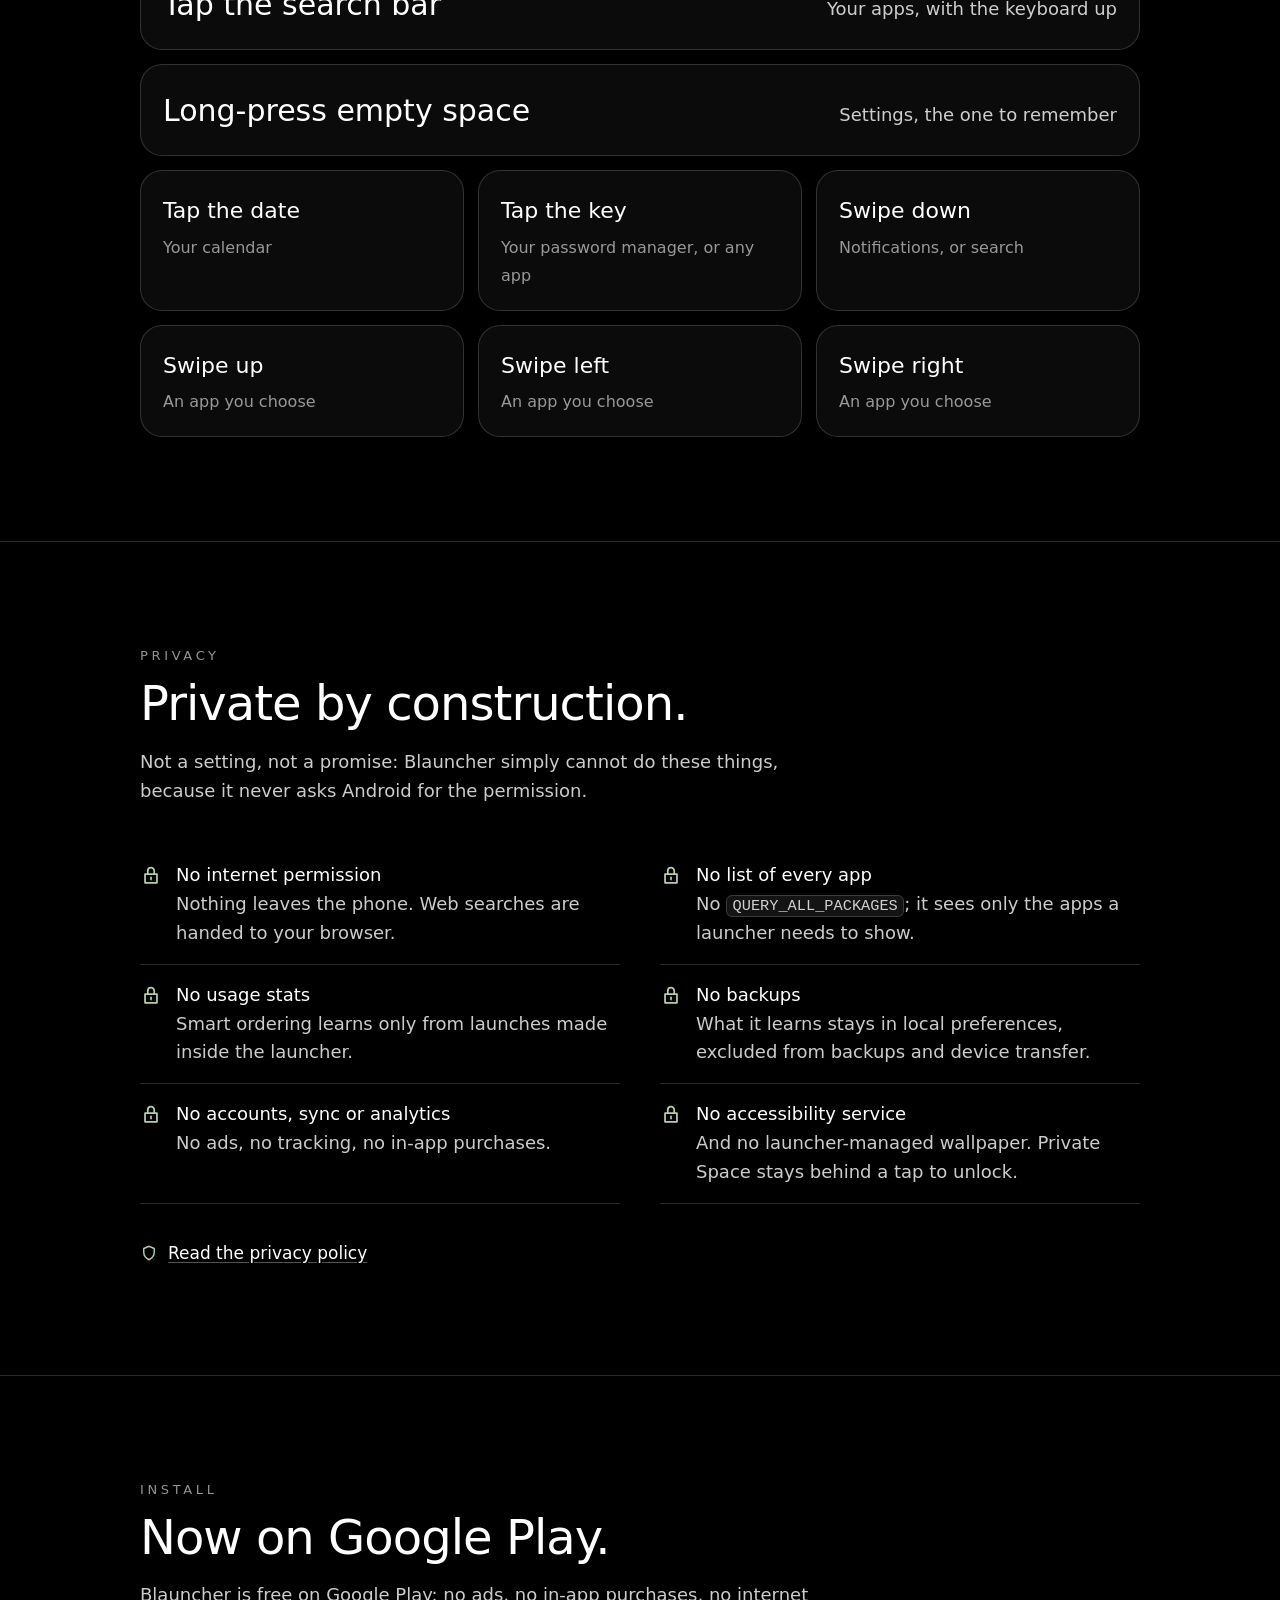
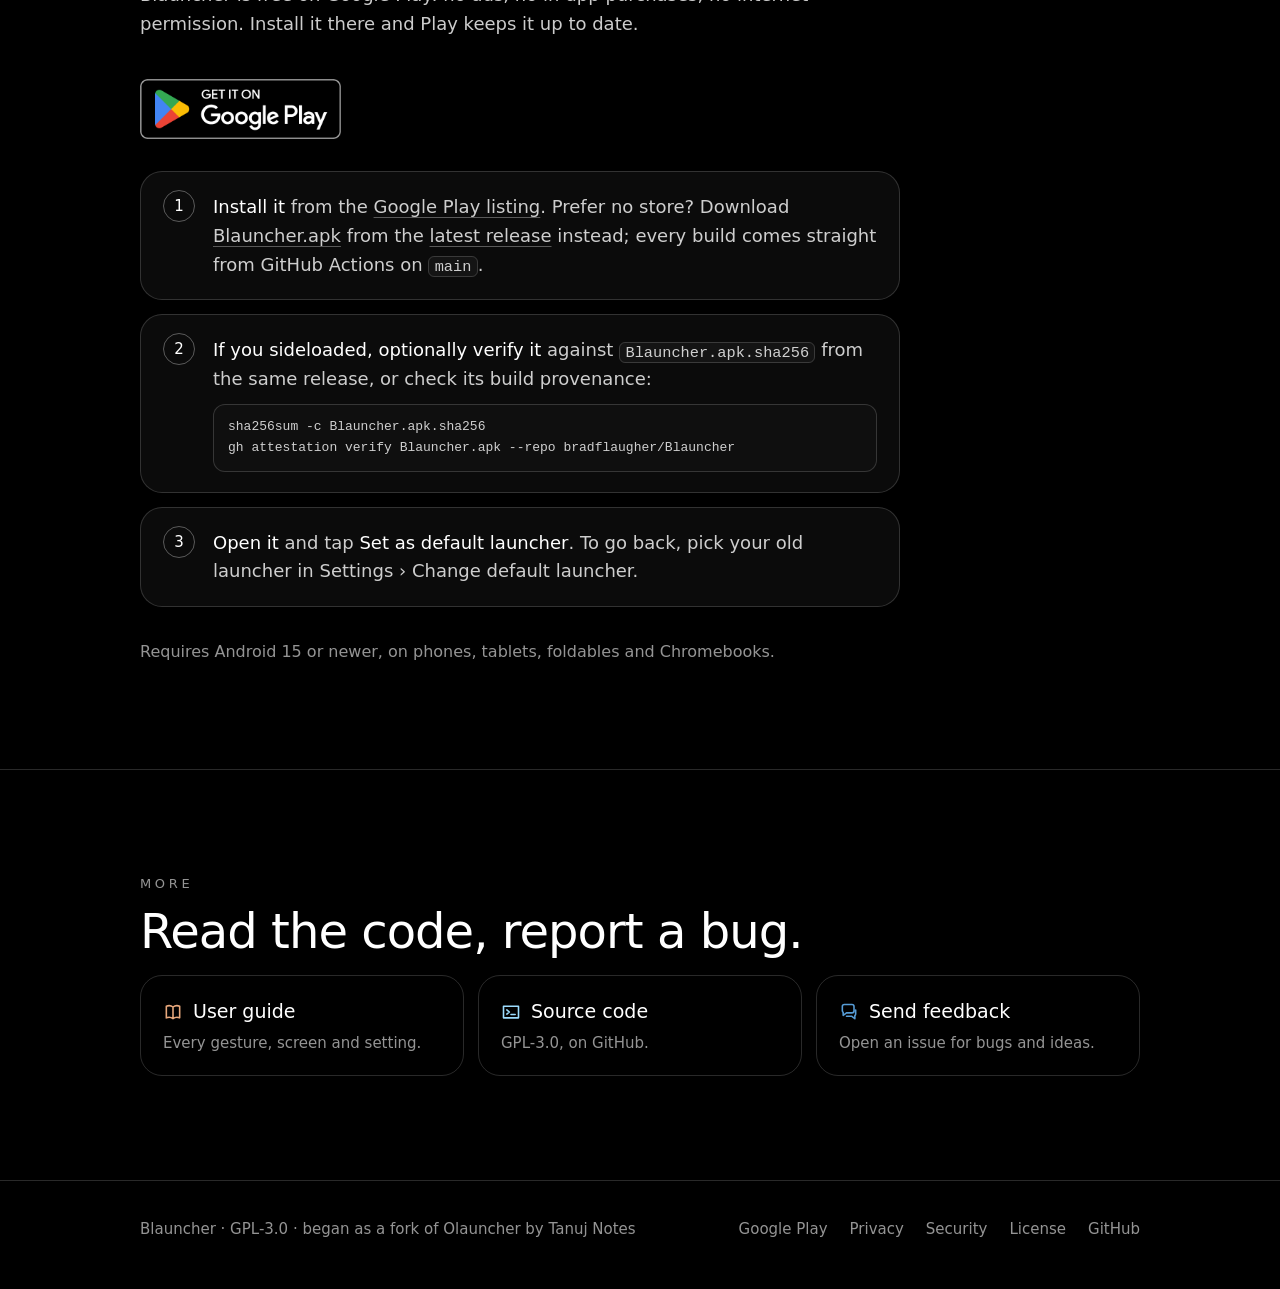
==== commit 876b7651: "Link the Google Play listing from the README and website Blauncher is live on Google Play. Lead with" ====
--- a/site/index.html
+++ b/site/index.html
@@ -21,7 +21,7 @@
   <meta property="og:image:width" content="1024">
   <meta property="og:image:height" content="500">
   <meta name="twitter:card" content="summary_large_image">
-  <link rel="stylesheet" href="style.css">
+  <link rel="stylesheet" href="style.css?v=ecf68560f3">
 </head>
 <body>
   <svg class="sprite" width="0" height="0" aria-hidden="true">
@@ -61,14 +61,12 @@
       <h1>Blauncher</h1>
       <p class="lede">A minimal, gesture-driven Android launcher that gets out of the way. A black screen, the date, one search bar for your apps and the web, and a key to your passwords. No app icons, no dock, no widgets.</p>
       <div class="actions">
-        <a class="pill" href="https://github.com/bradflaugher/Blauncher/releases/download/latest/Blauncher.apk">
-          <svg class="glyph" aria-hidden="true"><use href="#i-down"/></svg><span>Download Blauncher.apk</span>
-        </a>
+        <a class="play" href="https://play.google.com/store/apps/details?id=com.bradflaugher.blauncher"><img src="img/google-play-badge.png" width="564" height="168" alt="Get it on Google Play"></a>
         <a class="round" href="#private" aria-label="Privacy: what Blauncher never does" title="Private by construction">
           <svg class="glyph" aria-hidden="true"><use href="#i-key"/></svg>
         </a>
       </div>
-      <p class="hint">Free and open source &middot; Android 15 or newer &middot; no internet permission</p>
+      <p class="hint">Free and open source &middot; no ads &middot; Android 15 or newer &middot; no internet permission</p>
       </div>
       <div class="hero-phone phone" aria-hidden="true"><img src="img/home.webp" width="540" height="960" alt=""></div>
     </div>
@@ -125,7 +123,7 @@
           <details name="drawer" data-c="ai">
             <summary><svg class="glyph" aria-hidden="true"><use href="#i-ai"/></svg>Categories <span class="count">3</span></summary>
             <ul>
-              <li><b>Your apps, as a short list.</b> AI Agents, People, Focus, News, Media, Tools and more, sorted on the device, each with a small coloured glyph and its app count.</li>
+              <li><b>Your apps, as a short list.</b> Agents, People, Focus, News, Media, Tools and more, sorted on the device, each with a small coloured glyph and its app count.</li>
               <li><b>Tap one</b> to list its apps; opening another closes it, so the list always fits above the keyboard.</li>
               <li><b>Long-press an app</b> to rename it, uninstall it, or set its categories, several at once if you like.</li>
             </ul>
@@ -135,7 +133,7 @@
             <ul>
               <li><b>An order that follows your day.</b> News in the morning, focus during work, media in the evening, sleep and meditation from about 8:30 pm.</li>
               <li><b>It sharpens from the apps you actually open</b>, and inside each group the ones you open most come first. Learning fades after a couple of weeks.</li>
-              <li><b>Pin any groups</b> to the top (AI Agents is pinned by default), or reset the learning any time.</li>
+              <li><b>Pin any groups</b> to the top (Agents is pinned by default), or reset the learning any time.</li>
             </ul>
           </details>
           <details name="drawer" data-c="places">
@@ -188,15 +186,19 @@
     <section id="install" aria-labelledby="install-h">
       <div class="wrap">
         <p class="kicker">Install</p>
-        <h2 id="install-h">Three steps.</h2>
+        <h2 id="install-h">Now on Google Play.</h2>
+        <p class="intro">Blauncher is free on Google Play: no ads, no in-app purchases, no internet permission. Install it there and Play keeps it up to date.</p>
+        <div class="actions">
+          <a class="play" href="https://play.google.com/store/apps/details?id=com.bradflaugher.blauncher"><img src="img/google-play-badge.png" width="564" height="168" alt="Get it on Google Play"></a>
+        </div>
         <ol class="steps">
-          <li><div><b>Download <a href="https://github.com/bradflaugher/Blauncher/releases/download/latest/Blauncher.apk">Blauncher.apk</a></b> from the <a href="https://github.com/bradflaugher/Blauncher/releases/tag/latest">latest release</a>. Every build comes straight from GitHub Actions on <code>main</code>.</div></li>
-          <li><div><b>Optionally verify it</b> against <code>Blauncher.apk.sha256</code> from the same release, or check its build provenance:
+          <li><div><b>Install it</b> from the <a href="https://play.google.com/store/apps/details?id=com.bradflaugher.blauncher">Google Play listing</a>. Prefer no store? Download <a href="https://github.com/bradflaugher/Blauncher/releases/download/latest/Blauncher.apk">Blauncher.apk</a> from the <a href="https://github.com/bradflaugher/Blauncher/releases/tag/latest">latest release</a> instead; every build comes straight from GitHub Actions on <code>main</code>.</div></li>
+          <li><div><b>If you sideloaded, optionally verify it</b> against <code>Blauncher.apk.sha256</code> from the same release, or check its build provenance:
             <div class="verify">sha256sum -c Blauncher.apk.sha256
 gh attestation verify Blauncher.apk --repo bradflaugher/Blauncher</div></div></li>
-          <li><div><b>Install it, open it,</b> and tap <b>Set as default launcher</b>. To go back, pick your old launcher in Settings&nbsp;&rsaquo; Change default launcher.</div></li>
+          <li><div><b>Open it</b> and tap <b>Set as default launcher</b>. To go back, pick your old launcher in Settings&nbsp;&rsaquo; Change default launcher.</div></li>
         </ol>
-        <p class="fine">Requires Android 15 or newer. Blauncher is in closed testing on Google Play; until it is public there, the GitHub release is the way in.</p>
+        <p class="fine">Requires Android 15 or newer, on phones, tablets, foldables and Chromebooks.</p>
       </div>
     </section>
 
@@ -217,6 +219,7 @@
     <div class="wrap">
       <span>Blauncher &middot; GPL-3.0 &middot; began as a fork of <a href="https://github.com/tanujnotes/Olauncher">Olauncher</a> by Tanuj Notes</span>
       <nav aria-label="Footer">
+        <a href="https://play.google.com/store/apps/details?id=com.bradflaugher.blauncher">Google Play</a>
         <a href="privacy/">Privacy</a>
         <a href="https://github.com/bradflaugher/Blauncher/blob/main/SECURITY.md">Security</a>
         <a href="https://github.com/bradflaugher/Blauncher/blob/main/LICENSE">License</a>
--- a/site/style.css
+++ b/site/style.css
@@ -126,7 +126,15 @@
 }
 .round:hover { border-color: var(--fg); color: var(--fg); }
 .round .glyph { font-size: 24px; }
-.hint { margin: 14px 0 0 26px; font-size: 14px; color: var(--muted); }
+/* The official Google Play badge, untouched. Google's guidelines forbid
+   recoloring it and keep a clear space of a quarter of its height (15px)
+   around it, so it gets no shadow, and its margin plus the 14px .actions
+   gap (and the hint's 15px) hold neighbors at 15px. */
+.play { flex: none; display: inline-flex; margin: 0 1px 0 0; transition: transform 0.15s; }
+.play img { display: block; width: auto; height: 60px; }
+.play:hover { transform: translateY(-1px); }
+.intro + .actions { margin: 0 0 32px; }
+.hint { margin: 15px 0 0 4px; font-size: 14px; color: var(--muted); }
 
 /* Section scaffolding. */
 section { padding: clamp(56px, 9vw, 104px) 0; border-top: 1px solid var(--line); }
@@ -259,6 +267,6 @@
   .bar nav a.hide-sm { display: none; }
   .pill { height: 56px; padding: 0 20px; font-size: 17px; }
   .round { width: 56px; height: 56px; }
-  .hint { margin-left: 4px; }
+  .play img { height: 56px; }
   .steps li { gap: 14px; padding: 18px 16px; }
 }
